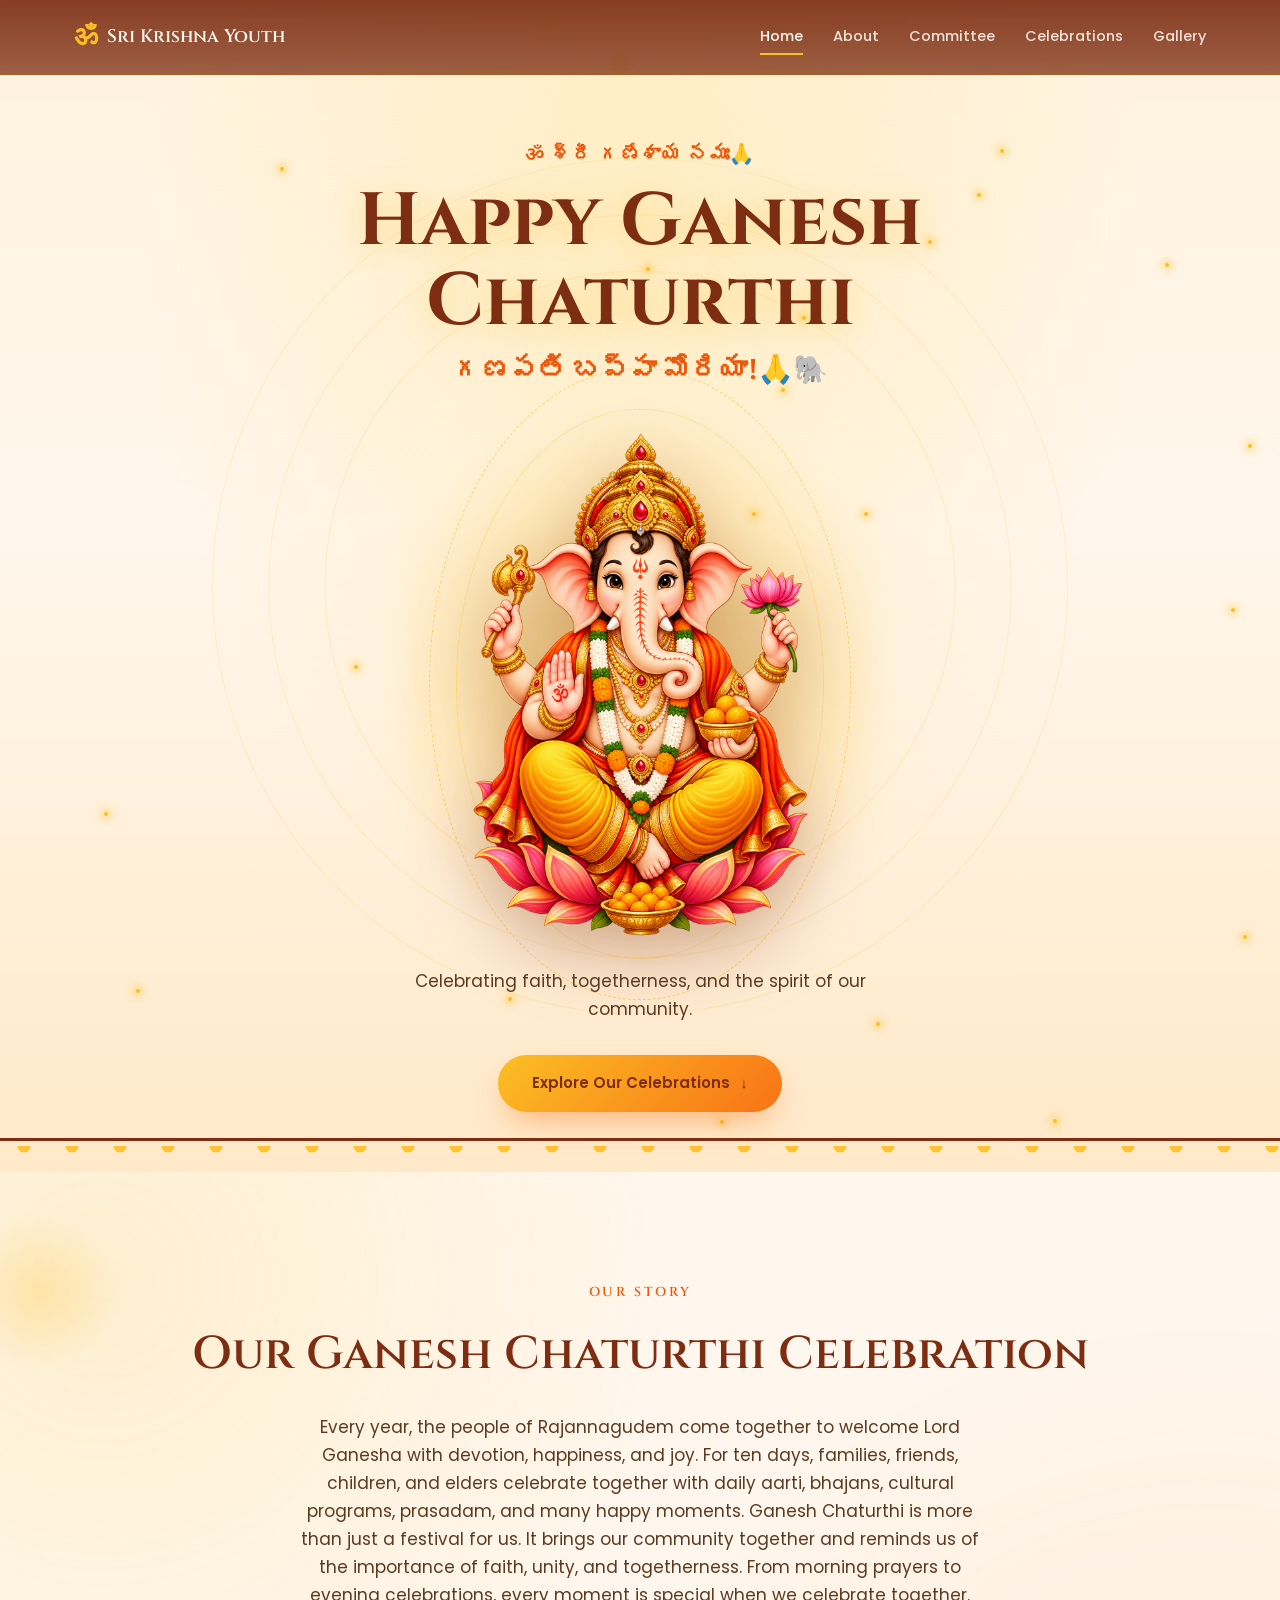
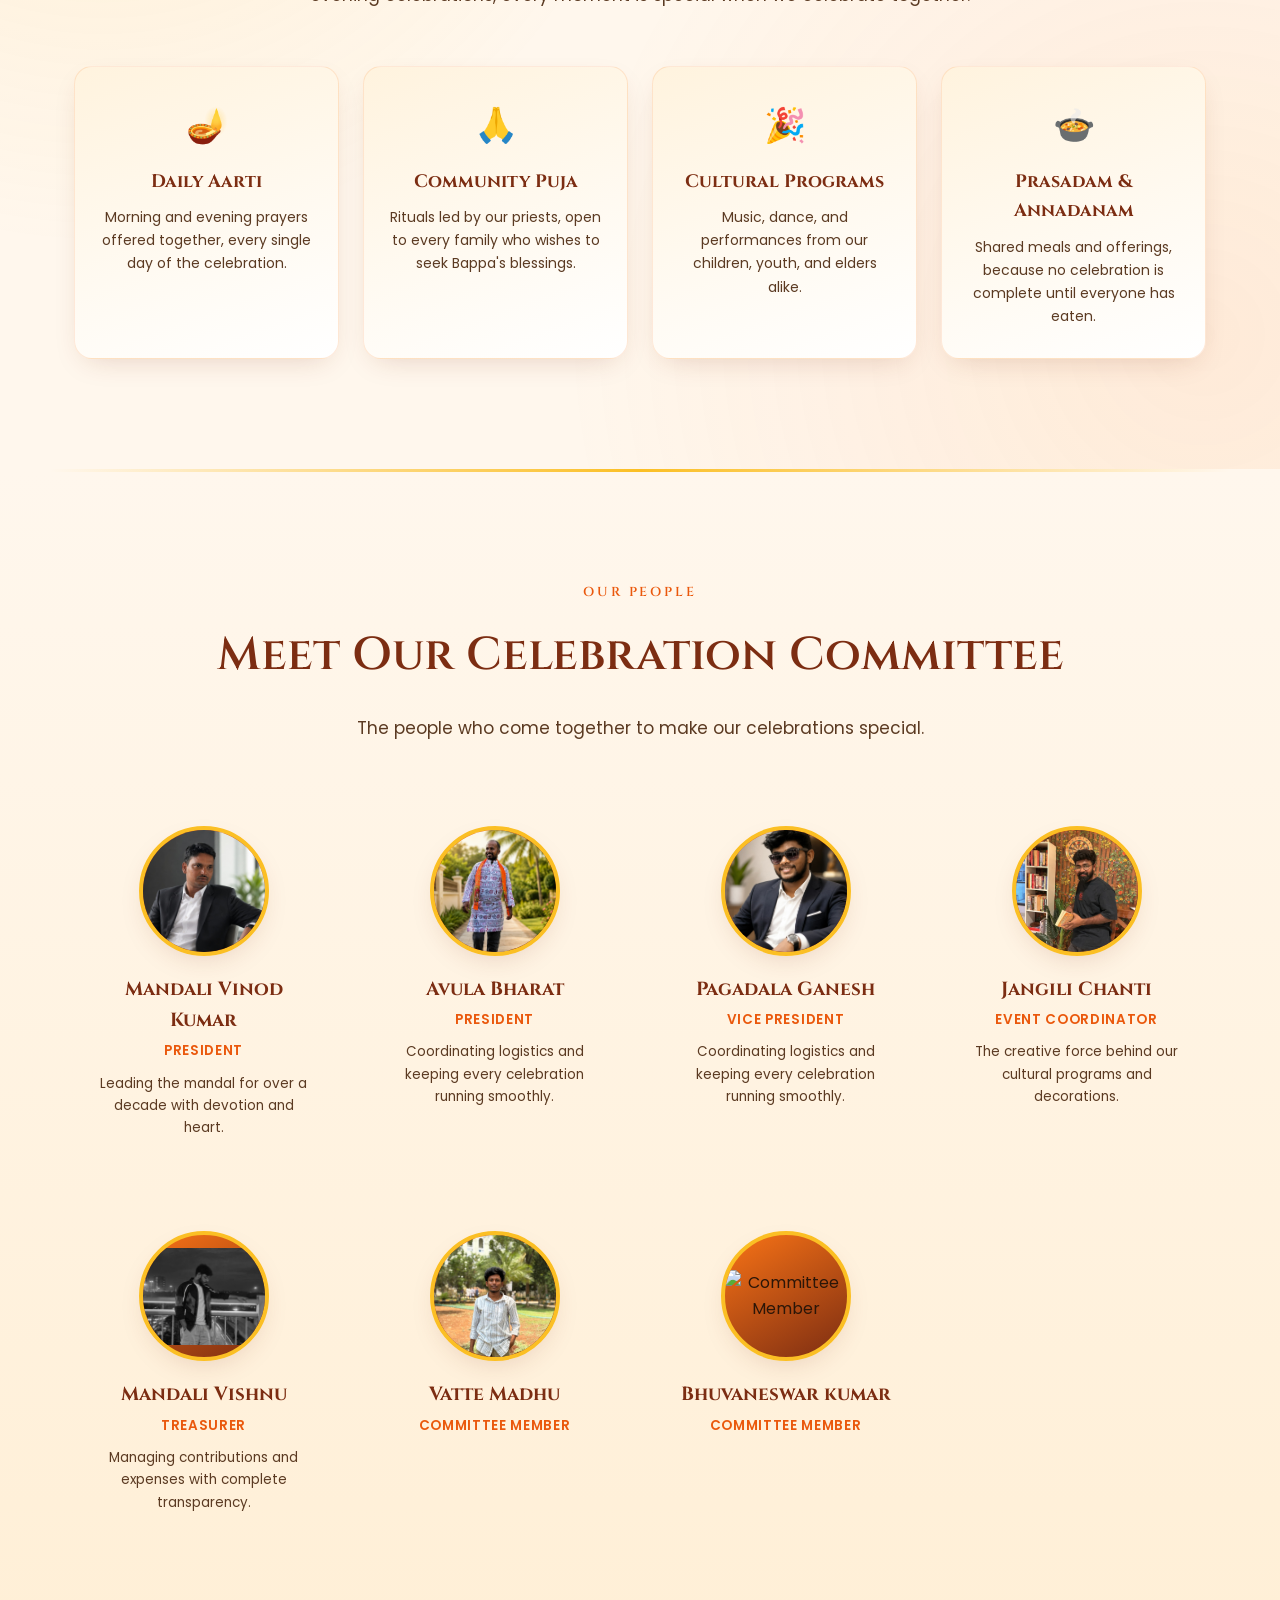
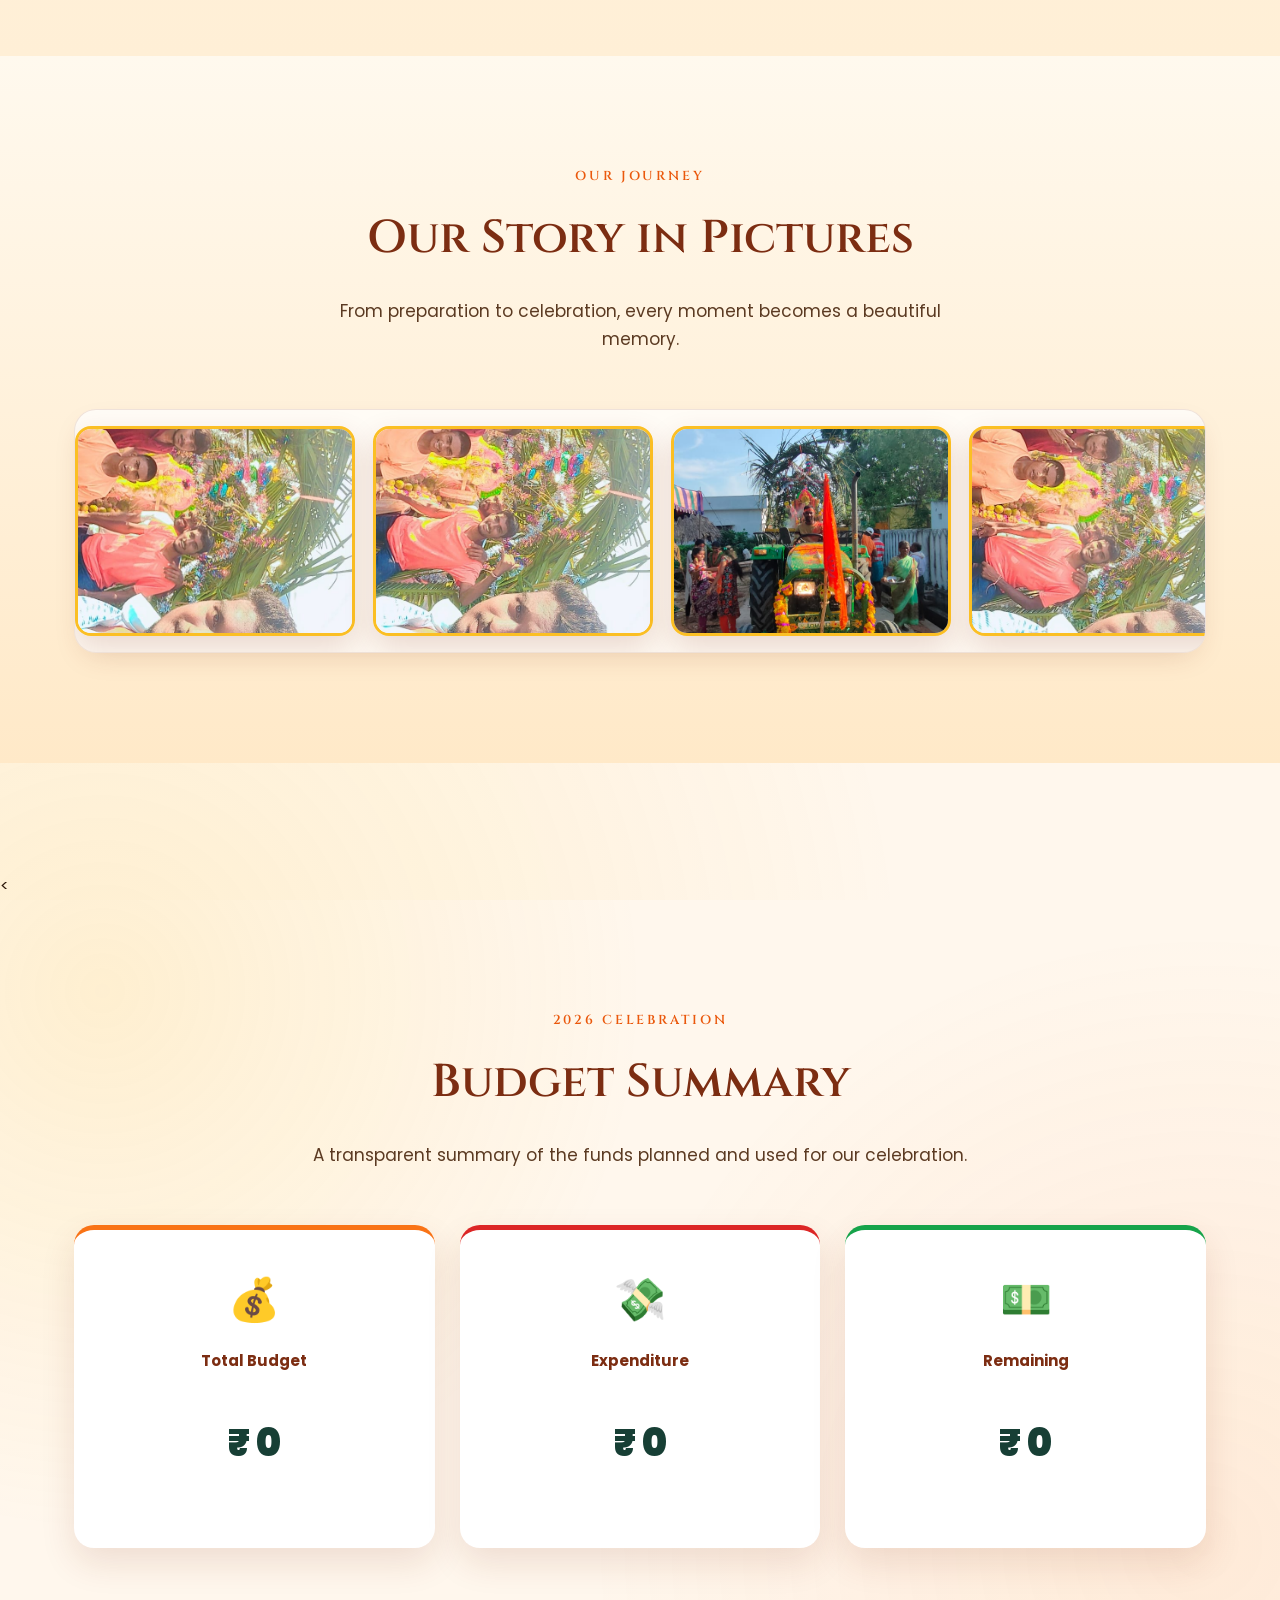
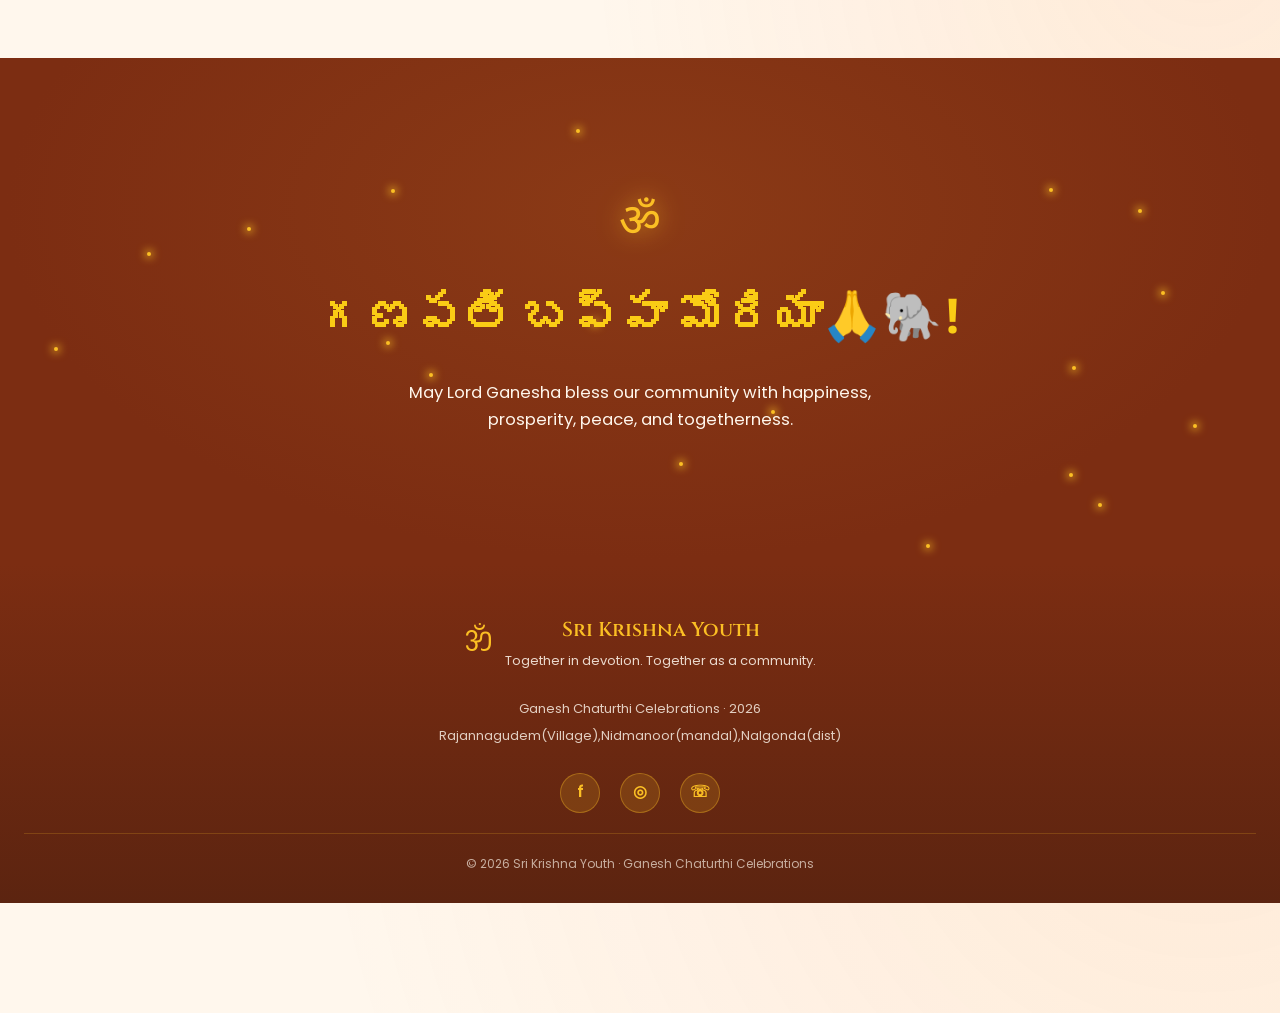
==== index.html @ 1e0ffbdf "Update website" ====
<!DOCTYPE html>
<html lang="en">
<head>
<meta charset="UTF-8">
<meta name="viewport" content="width=device-width, initial-scale=1.0">
<title>Ganpati Bappa Morya — Community Ganesh Chaturthi Celebrations</title>
<meta name="description" content="Join our community as we celebrate Ganesh Chaturthi with devotion, culture, and togetherness.">

<link rel="preconnect" href="https://fonts.googleapis.com">
<link rel="preconnect" href="https://fonts.gstatic.com" crossorigin>
<link href="https://fonts.googleapis.com/css2?family=Cinzel:wght@500;600;700&family=Noto+Sans+Devanagari:wght@500;600;700&family=Poppins:wght@300;400;500;600;700&display=swap" rel="stylesheet">

<link rel="stylesheet" href="style.css">
</head>
<body>

<!-- ================= NAVIGATION ================= -->
<header class="nav" id="siteNav">
  <div class="nav-inner">
    <a href="#home" class="nav-logo">
      <span class="nav-logo-om" aria-hidden="true">ॐ</span>
      <span class="nav-logo-text">Sri Krishna Youth</span>
    </a>

    <nav class="nav-links" id="navLinks">
      <a href="#home" class="nav-link active-link">Home</a>
      <a href="#about" class="nav-link">About</a>
      <a href="#committee" class="nav-link">Committee</a>
      <a href="#celebrations" class="nav-link">Celebrations</a>
      <a href="#gallery" class="nav-link">Gallery</a>
    </nav>

    <button class="nav-toggle" id="navToggle" aria-label="Toggle navigation menu" aria-expanded="false" aria-controls="navLinks">
      <span></span><span></span><span></span>
    </button>
  </div>
</header>

<!-- ================= 1. HERO ================= -->
<section class="hero" id="home">
  <div class="hero-bg" aria-hidden="true">
    <svg class="hero-mandala" viewBox="0 0 800 800" aria-hidden="true">
      <g fill="none" stroke="currentColor">
        <circle cx="400" cy="400" r="380"/>
        <circle cx="400" cy="400" r="330"/>
        <circle cx="400" cy="400" r="280"/>
      </g>
    </svg>
    <div class="petal-field" id="petalField"></div>
    <div class="particle-field" id="particleField"></div>
  </div>

  <div class="hero-content">
    <p class="hero-eyebrow reveal-item">ॐ శ్రీ గణేశాయ నమః🙏
</p>
    <h1 class="hero-title reveal-item">Happy Ganesh<br>Chaturthi</h1>
    <p class="hero-devanagari reveal-item">గణపతి బప్పా మోరియా!🙏🐘
</p>

    <div class="hero-figure reveal-item" aria-hidden="false">
      <div class="hero-glow"></div>
      <img src="image3.png" alt="Illustration of Lord Ganesha seated on a lotus, blessing the community" class="hero-ganesha">
      <div class="hero-ring hero-ring--outer"></div>
      <div class="hero-ring hero-ring--inner"></div>
    </div>

    <p class="hero-message reveal-item">Celebrating faith, togetherness, and the spirit of our community.</p>

    <a href="#about" class="btn btn-primary reveal-item" id="exploreBtn">Explore Our Celebrations <span class="btn-arrow">↓</span></a>
  </div>

  <div class="toran" aria-hidden="true">
    <svg viewBox="0 0 1200 90" preserveAspectRatio="none" class="toran-svg">
      <path d="M0,0 H1200 V8 H0 Z" fill="var(--maroon)"/>
      <g class="toran-bells" fill="var(--gold)">
        <!-- bells generated via CSS background pattern below for perf -->
      </g>
    </svg>
    <div class="toran-strand"></div>
  </div>
</section>

<!-- ================= 2. ABOUT ================= -->
<section class="section about" id="about">
  <div class="section-decor section-decor--left" aria-hidden="true"></div>
  <div class="container">
    <p class="eyebrow reveal">Our Story</p>
    <h2 class="section-title reveal">Our Ganesh Chaturthi Celebration</h2>
    <p class="section-lede reveal">
      Every year, the people of Rajannagudem come together to welcome Lord Ganesha with devotion, happiness, and joy. For ten days, families, friends, children, and elders celebrate together with daily aarti, bhajans, cultural programs, prasadam, and many happy moments.

Ganesh Chaturthi is more than just a festival for us. It brings our community together and reminds us of the importance of faith, unity, and togetherness. From morning prayers to evening celebrations, every moment is special when we celebrate together.
</p>

    <div class="highlight-grid">
      <article class="highlight-card reveal">
        <span class="highlight-icon" aria-hidden="true">🪔</span>
        <h3>Daily Aarti</h3>
        <p>Morning and evening prayers offered together, every single day of the celebration.</p>
      </article>
      <article class="highlight-card reveal">
        <span class="highlight-icon" aria-hidden="true">🙏</span>
        <h3>Community Puja</h3>
        <p>Rituals led by our priests, open to every family who wishes to seek Bappa's blessings.</p>
      </article>
      <article class="highlight-card reveal">
        <span class="highlight-icon" aria-hidden="true">🎉</span>
        <h3>Cultural Programs</h3>
        <p>Music, dance, and performances from our children, youth, and elders alike.</p>
      </article>
      <article class="highlight-card reveal">
        <span class="highlight-icon" aria-hidden="true">🍲</span>
        <h3>Prasadam &amp; Annadanam</h3>
        <p>Shared meals and offerings, because no celebration is complete until everyone has eaten.</p>
      </article>
    </div>
  </div>
</section>

<div class="divider divider--committee" aria-hidden="true"></div>

<!-- ================= 3. COMMITTEE ================= -->
<section class="section committee" id="committee">
  <div class="container">
    <p class="eyebrow reveal">Our People</p>
    <h2 class="section-title reveal">Meet Our Celebration Committee</h2>
    <p class="section-lede reveal">The people who come together to make our celebrations special.</p>

    <div class="committee-grid">

      <article class="member-card reveal">
        <div class="member-photo">
          <img src="Images/member1.jpeg" alt="Committee Member">
        </div>
        <h3 class="member-name">Mandali Vinod Kumar</h3>
        <p class="member-role">President</p>
        <p class="member-desc">Leading the mandal for over a decade with devotion and heart.</p>
      </article>

      <article class="member-card reveal">
        <div class="member-photo">
          <img src="Images/member2.jpeg" alt="Committee Member">
        </div>
        <h3 class="member-name">Avula Bharat</h3>
        <p class="member-role">President</p>
        <p class="member-desc">Coordinating logistics and keeping every celebration running smoothly.</p>
      </article>

      <article class="member-card reveal">
        <div class="member-photo">
          <img src="Images/member3.jpeg" alt="Committee Member">
        </div>
        <h3 class="member-name">Pagadala Ganesh</h3>
        <p class="member-role">Vice President</p>
        <p class="member-desc">Coordinating logistics and keeping every celebration running smoothly.</p>
      </article>

      <article class="member-card reveal">
        <div class="member-photo" >
          <img src="Images/member4.jpeg" alt="Committee Member">
        </div>
        <h3 class="member-name">Jangili Chanti</h3>
        <p class="member-role">Event Coordinator</p>
        <p class="member-desc">The creative force behind our cultural programs and decorations.</p>
      </article>

      <article class="member-card reveal">
        <div class="member-photo">
          <img src="Images/member6.jpeg" alt="Committee Member">
        </div>
        
        <h3 class="member-name">Mandali Vishnu</h3>
        <p class="member-role">Treasurer</p>
        <p class="member-desc">Managing contributions and expenses with complete transparency.</p>
      </article>

       <article class="member-card reveal">
        <div class="member-photo">
          <img src="Images/member5.jpeg" alt="Committee Member">
  </div>
    
        <h3 class="member-name">Vatte Madhu</h3>
        <p class="member-role">Committee Member</p>
      </article>

       <article class="member-card reveal">
  <div class="member-photo">
    <img src="Images/member.jpeg" alt="Committee Member">
  </div>

  <h3 class="member-name">Bhuvaneswar kumar</h3>
  <p class="member-role">Committee Member</p>
  <p class="member-desc">
    
  </p>
</article>

    </div>
  </div>
</section>


<!-- ================= 3. OUR STORY ================= -->

<section class="section story-section" id="story">

  <div class="container">

    <p class="eyebrow reveal">Our Journey</p>

    <h2 class="section-title reveal">
      Our Story in Pictures
    </h2>

    <p class="section-lede reveal">
      From preparation to celebration, every moment becomes a beautiful memory.
    </p>

    <div class="story-scroll-box">

      <div class="story-track">

        <div class="story-group">

          <div class="story-photo">
            <img src="Images/story1.jpeg" alt="Our Story">
          </div>

          <div class="story-photo">
            <img src="Images/story2.jpeg" alt="Our Story">
          </div>

          <div class="story-photo">
            <img src="Images/story3.jpeg" alt="Our Story">
          </div>

          <div class="story-photo">
            <img src="Images/story4.jpeg" alt="Our Story">
          </div>

          <div class="story-photo">
            <img src="Images/story5.jpeg" alt="Our Story">
          </div>

          <div class="story-photo">
            <img src="Images/story6.jpeg" alt="Our Story">
          </div>
                
                       <div class="story-photo">
  <img src="Images/story7.jpeg" alt="Our Story">
</div>

<div class="story-photo">
  <img src="Images/story8.jpeg" alt="Our Story">
</div>

<div class="story-photo">
  <img src="Images/story9.jpeg" alt="Our Story">
</div>

<div class="story-photo">
  <img src="Images/story10.jpeg" alt="Our Story">
</div>

<div class="story-photo">
  <img src="Images/story11.jpeg" alt="Our Story">
</div>

<div class="story-photo">
  <img src="Images/story12.jpeg" alt="Our Story">
</div>

<div class="story-photo">
  <img src="Images/story13.jpeg" alt="Our Story">
</div>

<div class="story-photo">
  <img src="Images/story14.jpeg" alt="Our Story">
</div>

<div class="story-photo">
  <img src="Images/story15.jpeg" alt="Our Story">
</div>

<div class="story-photo">
  <img src="Images/story16.jpeg" alt="Our Story">
</div>

<div class="story-photo">
  <img src="Images/story17.jpeg" alt="Our Story">
</div>

<div class="story-photo">
  <img src="Images/story18.jpeg" alt="Our Story">
</div>

<div class="story-photo">
  <img src="Images/story19.jpeg" alt="Our Story">
</div>

<div class="story-photo">
  <img src="Images/story20.jpeg" alt="Our Story">
</div>

<div class="story-photo">
  <img src="Images/story21.jpeg" alt="Our Story">
</div>

<div class="story-photo">
  <img src="Images/story22.jpeg" alt="Our Story">
</div>

<div class="story-photo">
  <img src="Images/story23.jpeg" alt="Our Story">
</div>

<div class="story-photo">
  <img src="Images/story24.jpeg" alt="Our Story">
</div>

<div class="story-photo">
  <img src="Images/story25.jpeg" alt="Our Story">
</div>

<div class="story-photo">
  <img src="Images/story26.jpeg" alt="Our Story">
</div>

<div class="story-photo">
  <img src="Images/story27.jpeg" alt="Our Story">
</div>

<div class="story-photo">
  <img src="Images/story28.jpeg" alt="Our Story">
</div>

<div class="story-photo">
  <img src="Images/story29.jpeg" alt="Our Story">
</div>

<div class="story-photo">
  <img src="Images/story30.jpeg" alt="Our Story">
</div>

<div class="story-photo">
  <img src="Images/story31.jpeg" alt="Our Story">
</div>

<div class="story-photo">
  <img src="Images/story32.jpeg" alt="Our Story">
</div>

<div class="story-photo">
  <img src="Images/story33.jpeg" alt="Our Story">
</div>

<div class="story-photo">
  <img src="Images/story34.jpeg" alt="Our Story">
</div>

<div class="story-photo">
  <img src="Images/story35.jpeg" alt="Our Story">
</div>

        </div>

        <!-- Duplicate Images for continuous scrolling -->

        <div class="story-group">

          <div class="story-photo">
            <img src="Images/story1.jpeg" alt="">
          </div>

          <div class="story-photo">
            <img src="Images/story2.jpeg" alt="">
          </div>

          <div class="story-photo">
            <img src="Images/story3.jpeg" alt="">
          </div>

          <div class="story-photo">
            <img src="Images/story4.jpeg" alt="">
          </div>

          <div class="story-photo">
            <img src="Images/story5.jpeg" alt="">
          </div>

          <div class="story-photo">
            <img src="Images/story6.jpeg" alt="">
          </div>

        </div>

      </div>

    </div>

  </div>

</section>


<!-- ================= 4. FESTIVITIES ================= -->

<section class="section festivities" id="celebrations">
<<!-- ================= 5. BUDGET ================= -->
<section class="section budget-section" id="budget">

  <div class="container">

    <p class="eyebrow reveal">2026 Celebration</p>

    <h2 class="section-title reveal">
      Budget Summary
    </h2>

    <p class="section-lede reveal">
      A transparent summary of the funds planned and used for our celebration.
    </p>

    <div class="budget-grid">

      <!-- TOTAL BUDGET -->
      <div class="budget-box total-budget reveal">
        <div class="budget-icon">💰</div>
        <p>Total Budget</p>
        <h3>₹ <span id="totalBudget">0</span></h3>
      </div>

      <!-- EXPENDITURE -->
      <div class="budget-box expenditure reveal">
        <div class="budget-icon">💸</div>
        <p>Expenditure</p>
        <h3>₹ <span id="expenditure">0</span></h3>
      </div>

      <!-- REMAINING -->
      <div class="budget-box remaining reveal">
        <div class="budget-icon">💵</div>
        <p>Remaining</p>
        <h3>₹ <span id="remaining">0</span></h3>
      </div>

    </div>

  </div>

</section>
<!-- Lightbox -->
<div class="lightbox" id="lightbox" aria-hidden="true" role="dialog" aria-modal="true" aria-label="Gallery image viewer">
  <button class="lightbox-close" id="lightboxClose" aria-label="Close image viewer">✕</button>
  <button class="lightbox-nav lightbox-prev" id="lightboxPrev" aria-label="Previous image">‹</button>
  <div class="lightbox-frame">
    <div class="lightbox-image" id="lightboxImage"></div>
    <p class="lightbox-caption" id="lightboxCaption"></p>
  </div>
  <button class="lightbox-nav lightbox-next" id="lightboxNext" aria-label="Next image">›</button>
</div>

<!-- ================= 6. FINAL FESTIVE SECTION ================= -->
<section class="closing">
  <div class="closing-decor" aria-hidden="true">
    <div class="closing-particle-field" id="closingParticles"></div>
  </div>
  <div class="closing-content">
    <span class="closing-om reveal" aria-hidden="true">ॐ</span>
    <h2 class="closing-title reveal">గణపతి బప్పా మోరియా🙏🐘!</h2>
    <p class="closing-message reveal">May Lord Ganesha bless our community with happiness, prosperity, peace, and togetherness.</p>
  </div>
</section>

<!-- ================= 7. FOOTER ================= -->
<footer class="footer">
  <div class="container footer-inner">
    <div class="footer-brand">
      <span class="nav-logo-om" aria-hidden="true">ॐ</span>
      <div>
        <p class="footer-title">Sri Krishna Youth</p>
        <p class="footer-tagline">Together in devotion. Together as a community.</p>
      </div>
    </div>

    <div class="footer-meta">
      <p> Ganesh Chaturthi Celebrations · 2026</p>
      <p>Rajannagudem(Village),Nidmanoor(mandal),Nalgonda(dist)</p>
    </div>

    <div class="footer-social" aria-label="Social media links">
      <a href="#" aria-label="Facebook">f</a>
      <a href="#" aria-label="Instagram">◎</a>
      <a href="#" aria-label="WhatsApp">☏</a>
    </div>
  </div>
  <p class="footer-copy">© 2026 Sri Krishna Youth · Ganesh Chaturthi Celebrations</p>
</footer>

<script src="script.js"></script>
</body>
</html>
---- style.css ----
/* =========================================================
   SHANTI NAGAR MANDAL — Ganesh Chaturthi
   Design tokens
   ========================================================= */
:root {
  --saffron: #F97316;
  --deep-orange: #EA580C;
  --gold: #FBBF24;
  --bright-yellow: #FACC15;
  --cream: #FFF7ED;
  --maroon: #7C2D12;
  --ink: #2B1608;
  --ink-soft: #5B3A22;
  --white: #FFFFFF;

  --font-display: 'Cinzel', serif;
  --font-devanagari: 'Noto Sans Devanagari', sans-serif;
  --font-body: 'Poppins', sans-serif;

  --shadow-warm: 0 20px 45px -20px rgba(124, 45, 18, 0.35);
  --shadow-soft: 0 10px 30px -12px rgba(124, 45, 18, 0.22);
  --radius-lg: 28px;
  --radius-md: 18px;
  --radius-sm: 12px;

  --ease: cubic-bezier(0.22, 1, 0.36, 1);
}

* { box-sizing: border-box; }
html { scroll-behavior: smooth; }

body {
  margin: 0;
  font-family: var(--font-body);
  background: var(--cream);
  color: var(--ink);
  overflow-x: hidden;
  line-height: 1.65;
}

img { max-width: 100%; display: block; }
a { color: inherit; text-decoration: none; }
button { font-family: inherit; cursor: pointer; }

.container {
  max-width: 1180px;
  margin: 0 auto;
  padding: 0 24px;
}

/* subtle grain / rangoli backdrop used across cream sections */
.section {
  position: relative;
  padding: 110px 0;
  background:
    radial-gradient(circle at 8% 12%, rgba(251,191,36,0.14), transparent 40%),
    radial-gradient(circle at 94% 85%, rgba(249,115,22,0.10), transparent 45%),
    var(--cream);
}

.eyebrow {
  font-family: var(--font-display);
  letter-spacing: 0.22em;
  text-transform: uppercase;
  font-size: 13px;
  color: var(--deep-orange);
  font-weight: 600;
  margin: 0 0 14px;
  text-align: center;
}

.section-title {
  font-family: var(--font-display);
  font-size: clamp(30px, 4vw, 46px);
  text-align: center;
  color: var(--maroon);
  margin: 0 0 20px;
  font-weight: 600;
}

.section-lede {
  max-width: 680px;
  margin: 0 auto 56px;
  text-align: center;
  color: var(--ink-soft);
  font-size: 17px;
}

.btn {
  display: inline-flex;
  align-items: center;
  gap: 10px;
  padding: 16px 34px;
  border-radius: 999px;
  font-family: var(--font-body);
  font-weight: 600;
  font-size: 15px;
  border: none;
  transition: transform 0.35s var(--ease), box-shadow 0.35s var(--ease);
}
.btn-primary {
  background: linear-gradient(135deg, var(--gold), var(--saffron));
  color: var(--maroon);
  box-shadow: 0 14px 32px -10px rgba(249,115,22,0.55);
}
.btn-primary:hover { transform: translateY(-3px); box-shadow: 0 20px 38px -10px rgba(249,115,22,0.65); }
.btn-arrow { display: inline-block; animation: bob 2.2s ease-in-out infinite; }

@keyframes bob {
  0%, 100% { transform: translateY(0); }
  50% { transform: translateY(4px); }
}

/* =========================================================
   NAVIGATION
   ========================================================= */
.nav {
  position: fixed;
  top: 0; left: 0; right: 0;
  z-index: 100;
  background: linear-gradient(180deg, rgba(124,45,18,0.92), rgba(124,45,18,0.75));
  backdrop-filter: blur(6px);
  transition: background 0.4s var(--ease), box-shadow 0.4s var(--ease);
  border-bottom: 1px solid rgba(251,191,36,0.25);
}
.nav.scrolled {
  background: rgba(124,45,18,0.6);
  box-shadow: 0 8px 24px -12px rgba(0,0,0,0.35);
}

.nav-inner {
  max-width: 1180px;
  margin: 0 auto;
  padding: 14px 24px;
  display: flex;
  align-items: center;
  justify-content: space-between;
}

.nav-logo {
  display: flex;
  align-items: center;
  gap: 10px;
  font-family: var(--font-display);
  font-weight: 600;
  color: var(--cream);
  font-size: 18px;
}
.nav-logo-om {
  font-size: 22px;
  color: var(--gold);
}

.nav-links {
  display: flex;
  gap: 30px;
}
.nav-link {
  color: var(--cream);
  font-size: 14.5px;
  font-weight: 500;
  position: relative;
  padding: 6px 0;
  opacity: 0.88;
  transition: opacity 0.25s ease;
}
.nav-link::after {
  content: "";
  position: absolute;
  left: 0; bottom: 0;
  width: 0; height: 2px;
  background: var(--gold);
  transition: width 0.3s var(--ease);
}
.nav-link:hover, .nav-link.active-link { opacity: 1; }
.nav-link:hover::after, .nav-link.active-link::after { width: 100%; }

.nav-toggle {
  display: none;
  flex-direction: column;
  gap: 5px;
  background: none;
  border: none;
  padding: 6px;
}
.nav-toggle span {
  width: 24px; height: 2px;
  background: var(--gold);
  border-radius: 2px;
  transition: transform 0.3s var(--ease), opacity 0.3s var(--ease);
}
.nav-toggle.open span:nth-child(1) { transform: translateY(7px) rotate(45deg); }
.nav-toggle.open span:nth-child(2) { opacity: 0; }
.nav-toggle.open span:nth-child(3) { transform: translateY(-7px) rotate(-45deg); }

/* =========================================================
   HERO
   ========================================================= */
.hero {
  position: relative;
  min-height: 100vh;
  display: flex;
  align-items: center;
  justify-content: center;
  text-align: center;
  padding: 140px 24px 60px;
  overflow: hidden;
  background:
    radial-gradient(ellipse at 50% 20%, rgba(255,231,168,0.55), transparent 55%),
    linear-gradient(180deg, #FFF3DE 0%, var(--cream) 45%, #FFE9C8 100%);
}

.hero-bg {
  position: absolute;
  inset: 0;
  z-index: 0;
  background-image: url('Images/image1.jpeg');
  background-size: cover;
  background-position: center;
  background-attachment: fixed;
}

.hero-mandala {
  position: absolute;
  top: 50%; left: 50%;
  width: 900px; height: 900px;
  transform: translate(-50%, -50%);
  color: var(--gold);
  opacity: 0.16;
  animation: spin 140s linear infinite;
}
@keyframes spin { to { transform: translate(-50%, -50%) rotate(360deg); } }

.petal-field, .particle-field, .closing-particle-field {
  position: absolute; inset: 0; pointer-events: none; overflow: hidden;
}

.petal {
  position: absolute;
  top: -40px;
  width: 14px; height: 14px;
  background: radial-gradient(circle at 30% 30%, var(--bright-yellow), var(--saffron));
  border-radius: 60% 40% 60% 40%;
  opacity: 0.75;
  animation: fall linear infinite;
}
@keyframes fall {
  0% { transform: translateY(0) rotate(0deg); opacity: 0; }
  10% { opacity: 0.8; }
  100% { transform: translateY(110vh) rotate(220deg); opacity: 0; }
}

.spark {
  position: absolute;
  width: 4px; height: 4px;
  border-radius: 50%;
  background: var(--gold);
  box-shadow: 0 0 8px 2px rgba(251,191,36,0.8);
  animation: twinkle ease-in-out infinite;
}
@keyframes twinkle {
  0%, 100% { opacity: 0.15; transform: scale(0.8); }
  50% { opacity: 0.9; transform: scale(1.2); }
}

.hero-content {
  position: relative;
  z-index: 2;
  max-width: 720px;
  display: flex;
  flex-direction: column;
  align-items: center;
}

.hero-eyebrow {
  font-family: var(--font-devanagari);
  font-size: 20px;
  color: var(--deep-orange);
  font-weight: 600;
  margin: 0 0 10px;
  letter-spacing: 0.04em;
}

.hero-title {
  font-family: var(--font-display);
  font-size: clamp(40px, 7vw, 74px);
  line-height: 1.08;
  margin: 0 0 6px;
  color: var(--maroon);
  text-shadow: 0 4px 30px rgba(251,191,36,0.4);
}

.hero-devanagari {
  font-family: var(--font-devanagari);
  font-size: clamp(20px, 3vw, 28px);
  color: var(--deep-orange);
  font-weight: 600;
  margin: 0 0 28px;
}

.hero-figure {
  position: relative;
  width: min(340px, 62vw);
  margin: 6px 0 28px;
}
.hero-glow {
  position: absolute;
  inset: -20%;
  background: radial-gradient(circle, rgba(251,191,36,0.55), transparent 65%);
  filter: blur(10px);
  animation: pulseGlow 4.5s ease-in-out infinite;
  z-index: 0;
}
@keyframes pulseGlow {
  0%, 100% { opacity: 0.65; transform: scale(1); }
  50% { opacity: 1; transform: scale(1.08); }
}
.hero-ganesha {
  position: relative;
  z-index: 2;
  width: 100%;
  filter: drop-shadow(0 25px 35px rgba(124,45,18,0.35));
}
.hero-ring {
  position: absolute;
  border-radius: 50%;
  border: 1px dashed rgba(251,191,36,0.55);
  z-index: 1;
}
.hero-ring--outer { inset: -12%; animation: spin 60s linear infinite; }
.hero-ring--inner { inset: -4%; animation: spin 40s linear infinite reverse; border-style: dotted; }

.hero-message {
  font-size: 17px;
  color: var(--ink-soft);
  max-width: 460px;
  margin: 0 0 32px;
}

/* Toran / decorative bunting divider at hero base */
.toran {
  position: absolute;
  left: 0; right: 0; bottom: 0;
  height: 34px;
  z-index: 3;
}
.toran-strand {
  position: absolute;
  left: 0; right: 0; top: 8px;
  height: 26px;
  background-image: radial-gradient(circle at 50% 0%, var(--gold) 0 6px, transparent 7px);
  background-size: 48px 26px;
  background-repeat: repeat-x;
  opacity: 0.9;
}
.toran-svg { width: 100%; height: 34px; display: block; }

/* Reveal-on-load hero animation */
.reveal-item {
  opacity: 0;
  transform: translateY(24px);
  animation: heroReveal 0.9s var(--ease) forwards;
}
.reveal-item:nth-child(1) { animation-delay: 0.1s; }
.reveal-item:nth-child(2) { animation-delay: 0.25s; }
.reveal-item:nth-child(3) { animation-delay: 0.4s; }
.reveal-item:nth-child(4) { animation-delay: 0.55s; }
.reveal-item:nth-child(5) { animation-delay: 0.7s; }
.reveal-item:nth-child(6) { animation-delay: 0.85s; }
@keyframes heroReveal { to { opacity: 1; transform: translateY(0); } }

/* Scroll reveal (used across page) */
.reveal {
  opacity: 0;
  transform: translateY(30px);
  transition: opacity 0.8s var(--ease), transform 0.8s var(--ease);
}
.reveal.is-visible { opacity: 1; transform: translateY(0); }

/* =========================================================
   ABOUT
   ========================================================= */
.section-decor {
  position: absolute;
  top: 40px;
  width: 160px; height: 160px;
  background: radial-gradient(circle, rgba(251,191,36,0.25), transparent 70%);
  border-radius: 50%;
  filter: blur(2px);
}
.section-decor--left { left: -40px; }

.highlight-grid {
  display: grid;
  grid-template-columns: repeat(4, 1fr);
  gap: 24px;
}
.highlight-card {
  background: linear-gradient(160deg, #FFF3DE, var(--white));
  border: 1px solid rgba(249,115,22,0.15);
  border-radius: var(--radius-md);
  padding: 30px 24px;
  text-align: center;
  box-shadow: var(--shadow-soft);
  transition: transform 0.35s var(--ease), box-shadow 0.35s var(--ease);
}
.highlight-card:hover { transform: translateY(-8px); box-shadow: var(--shadow-warm); }
.highlight-icon { font-size: 34px; display: block; margin-bottom: 14px; }
.highlight-card h3 {
  font-family: var(--font-display);
  color: var(--maroon);
  font-size: 18px;
  margin: 0 0 10px;
}
.highlight-card p { font-size: 14px; color: var(--ink-soft); margin: 0; }

.divider--committee {
  height: 3px;
  background: linear-gradient(90deg, transparent, var(--gold), transparent);
  max-width: 1180px;
  margin: 0 auto;
}

/* =========================================================
   COMMITTEE
   ========================================================= */
.committee { background: linear-gradient(180deg, #FFF7ED, #FFEFD6); }

.committee-grid {
  display: grid;
  grid-template-columns: repeat(4, 1fr);
  gap: 32px;
}
.member-card {
  text-align: center;
  padding: 28px 18px 32px;
  border-radius: var(--radius-md);
  transition: transform 0.35s var(--ease);
}
.member-card:hover { transform: translateY(-6px); }

.member-photo {
  width: 130px; height: 130px;
  margin: 0 auto 18px;
  border-radius: 50%;
  background: linear-gradient(150deg, var(--tint-a, #F97316), var(--tint-b, #7C2D12));
  display: flex; align-items: center; justify-content: center;
  border: 4px solid var(--gold);
  box-shadow: var(--shadow-soft);
  position: relative;
  overflow: hidden;
  transition: transform 0.4s var(--ease), box-shadow 0.4s var(--ease);
}
.member-card:hover .member-photo {
  transform: scale(1.06);
  box-shadow: 0 18px 34px -14px rgba(124,45,18,0.45);
}
.member-initials {
  font-family: var(--font-display);
  font-size: 32px;
  color: var(--white);
  font-weight: 600;
}
.member-name {
  font-family: var(--font-display);
  color: var(--maroon);
  font-size: 19px;
  margin: 0 0 4px;
}
.member-role {
  color: var(--deep-orange);
  font-weight: 600;
  font-size: 13.5px;
  letter-spacing: 0.05em;
  text-transform: uppercase;
  margin: 0 0 10px;
}
.member-desc { font-size: 13.5px; color: var(--ink-soft); margin: 0; }

/* =========================================================
   FESTIVITIES
   ========================================================= */
.activity-grid {
  display: grid;
  grid-template-columns: repeat(4, 1fr);
  gap: 22px;
}
.activity-card {
  background: var(--white);
  border-radius: var(--radius-md);
  padding: 26px 20px;
  border: 1px solid rgba(124,45,18,0.08);
  box-shadow: var(--shadow-soft);
  transition: transform 0.3s var(--ease), box-shadow 0.3s var(--ease), border-color 0.3s ease;
}
.activity-card:hover {
  transform: translateY(-6px) scale(1.015);
  box-shadow: var(--shadow-warm);
  border-color: var(--gold);
}
.activity-icon { font-size: 30px; display: block; margin-bottom: 12px; }
.activity-card h3 {
  font-family: var(--font-display);
  color: var(--maroon);
  font-size: 16.5px;
  margin: 0 0 8px;
}
.activity-card p { font-size: 13.5px; color: var(--ink-soft); margin: 0; }

/* =========================================================
   GALLERY
   ========================================================= */
.gallery-section { background: linear-gradient(180deg, #FFEFD6, var(--cream)); }

.gallery-tabs {
  display: flex;
  justify-content: center;
  gap: 12px;
  margin-bottom: 40px;
}
.gallery-tab {
  padding: 10px 24px;
  border-radius: 999px;
  border: 1.5px solid var(--saffron);
  background: transparent;
  color: var(--deep-orange);
  font-weight: 600;
  font-size: 14px;
  transition: background 0.3s ease, color 0.3s ease;
}
.gallery-tab.active, .gallery-tab:hover {
  background: linear-gradient(135deg, var(--gold), var(--saffron));
  color: var(--maroon);
  border-color: transparent;
}

.gallery-grid {
  display: grid;
  grid-template-columns: repeat(4, 1fr);
  grid-auto-rows: 10px;
  gap: 18px;
}
.gallery-item {
  position: relative;
  border-radius: var(--radius-sm);
  overflow: hidden;
  cursor: pointer;
  grid-row-end: span var(--rowspan, 28);
  box-shadow: var(--shadow-soft);
}
.gallery-item .gi-fill {
  position: absolute; inset: 0;
  background: linear-gradient(155deg, var(--c1), var(--c2));
  display: flex; align-items: flex-end;
}
.gallery-item::after {
  content: "";
  position: absolute; inset: 0;
  background: linear-gradient(0deg, rgba(43,22,8,0.75), transparent 55%);
  opacity: 0;
  transition: opacity 0.35s ease;
}
.gallery-item:hover::after { opacity: 1; }
.gallery-item:hover .gi-fill { transform: scale(1.06); }
.gi-fill { transition: transform 0.5s var(--ease); width: 100%; height: 100%; }
.gi-icon {
  position: absolute; top: 14px; right: 14px;
  width: 34px; height: 34px;
  border-radius: 50%;
  background: rgba(255,255,255,0.25);
  backdrop-filter: blur(4px);
  display: flex; align-items: center; justify-content: center;
  color: var(--white);
  font-size: 15px;
  opacity: 0;
  transition: opacity 0.3s ease;
}
.gallery-item:hover .gi-icon { opacity: 1; }
.gi-caption {
  position: relative;
  z-index: 2;
  color: var(--white);
  font-size: 13.5px;
  font-weight: 500;
  padding: 14px;
  opacity: 0;
  transform: translateY(6px);
  transition: opacity 0.35s ease, transform 0.35s ease;
}
.gallery-item:hover .gi-caption { opacity: 1; transform: translateY(0); }

/* Lightbox */
.lightbox {
  position: fixed; inset: 0;
  background: rgba(43,22,8,0.92);
  z-index: 200;
  display: flex; align-items: center; justify-content: center;
  opacity: 0; visibility: hidden;
  transition: opacity 0.3s ease;
}
.lightbox.open { opacity: 1; visibility: visible; }
.lightbox-frame { max-width: min(860px, 88vw); text-align: center; }
.lightbox-image {
  width: min(860px, 88vw);
  height: min(560px, 60vh);
  border-radius: var(--radius-md);
  background: linear-gradient(155deg, var(--c1, var(--saffron)), var(--c2, var(--maroon)));
  box-shadow: 0 30px 60px -20px rgba(0,0,0,0.6);
}
.lightbox-caption { color: var(--cream); margin-top: 16px; font-size: 14px; opacity: 0.85; }
.lightbox-close, .lightbox-nav {
  position: absolute;
  background: rgba(255,255,255,0.12);
  border: 1px solid rgba(251,191,36,0.4);
  color: var(--gold);
  border-radius: 50%;
  width: 46px; height: 46px;
  display: flex; align-items: center; justify-content: center;
  font-size: 20px;
  transition: background 0.25s ease, transform 0.25s ease;
}
.lightbox-close:hover, .lightbox-nav:hover { background: rgba(251,191,36,0.25); transform: scale(1.08); }
.lightbox-close { top: 26px; right: 26px; }
.lightbox-prev { left: 26px; top: 50%; transform: translateY(-50%); }
.lightbox-next { right: 26px; top: 50%; transform: translateY(-50%); }

/* =========================================================
   CLOSING SECTION
   ========================================================= */
.closing {
  position: relative;
  padding: 130px 24px;
  text-align: center;
  overflow: hidden;
  background: radial-gradient(ellipse at 50% 30%, #8B3A16, var(--maroon) 70%);
}
.closing-om {
  font-family: var(--font-devanagari);
  font-size: 46px;
  color: var(--gold);
  display: block;
  margin-bottom: 18px;
  text-shadow: 0 0 24px rgba(251,191,36,0.7);
}
.closing-title {
  font-family: var(--font-devanagari);
  font-size: clamp(30px, 5vw, 48px);
  color: var(--bright-yellow);
  margin: 0 0 18px;
  font-weight: 700;
}
.closing-message {
  color: var(--cream);
  max-width: 520px;
  margin: 0 auto;
  font-size: 16.5px;
  opacity: 0.92;
}
.closing-content { position: relative; z-index: 2; }
.closing-decor { position: absolute; inset: 0; }
/* =========================================================
   BUDGET SUMMARY
   ========================================================= */
   .budget-grid {
  display: flex;
  flex-direction: row;
  gap: 25px;
  margin-top: 40px;
  justify-content: center;
  align-items: stretch;
}

.budget-box {
  flex: 1;
  min-width: 0;
  padding: 35px 25px;
  text-align: center;
  border-radius: 20px;
  background: #ffffff;
  box-shadow: 0 15px 35px rgba(124, 45, 18, 0.12);
  border-top: 5px solid #F97316;
  transition: transform 0.3s ease;
}

.budget-box:hover {
  transform: translateY(-8px);
}

.budget-icon {
  font-size: 42px;
  margin-bottom: 12px;
}

.budget-box p {
  font-size: 15px;
  font-weight: 700;
  color: #7C2D12;
  margin-bottom: 8px;
}

.budget-box h3 {
  font-size: 38px;
  color: #173F35;
  font-weight: 900;
}

.expenditure {
  border-top-color: #DC2626;
}

.remaining {
  border-top-color: #16A34A;
}



 /* =========================================================
   OUR STORY PHOTO SCROLL
   ========================================================= */

.story-section {
  background: linear-gradient(
    180deg,
    #FFF9EE,
    #FFE9C8
  );
  overflow: hidden;
}

.story-scroll-box {
  width: 100%;
  overflow: hidden;
  border-radius: 22px;
  padding: 16px 0;
  background: rgba(255,255,255,0.75);
  border: 1px solid rgba(124,45,18,0.12);
  box-shadow: var(--shadow-soft);
}

.story-track {
  display: flex;
  width: max-content;
  animation: storyScroll 60s linear infinite;
}

.story-group {
  display: flex;
  gap: 18px;
  padding-right: 18px;
}

.story-photo {
  flex: 0 0 280px;
  height: 210px;
  overflow: hidden;
  border-radius: 16px;
  border: 3px solid var(--gold);
  box-shadow: 0 12px 30px rgba(124,45,18,0.16);
}

.story-photo img {
  width: 100%;
  height: 100%;
  display: block;
  object-fit: cover;
}

.story-scroll-box:hover .story-track {
  animation-play-state: paused;
}

@keyframes storyScroll {
  from {
    transform: translateX(0);
  }

  to {
    transform: translateX(-50%);
  }
}

.story-note {
  text-align: center;
  margin-top: 18px;
}

@media (max-width: 700px) {
  .story-photo {
    flex: 0 0 220px;
    height: 170px;
  }
}
}

/* =========================================================
   REDUCED MOTION
   ========================================================= */
@media (prefers-reduced-motion: reduce) {
  *, *::before, *::after {
    animation-duration: 0.001ms !important;
    animation-iteration-count: 1 !important;
    transition-duration: 0.001ms !important;
    scroll-behavior: auto !important;
  }
  .reveal, .reveal-item { opacity: 1; transform: none; }
}

.home-video {
  width: 90%;
  max-width: 900px;
  margin: 30px auto;
}

.home-video video {
  width: 100%;
  height: auto;
  display: block;
  border-radius: 20px;
  border: 3px solid var(--gold);
  box-shadow: 0 15px 40px rgba(0,0,0,0.25);
}

/* =========================================================
   FOOTER
   ========================================================= */
.footer {
  background: linear-gradient(180deg, var(--maroon), #5C2410);
  padding: 50px 24px 30px;
  text-align: center;
  color: var(--cream);
}

.footer-inner {
  display: flex;
  flex-direction: column;
  align-items: center;
  justify-content: center;
  gap: 20px;
}

.footer-brand {
  display: flex;
  align-items: center;
  justify-content: center;
  gap: 12px;
}

.nav-logo-om {
  font-size: 28px;
  color: var(--gold);
}

.footer-title {
  font-family: var(--font-display);
  font-size: 20px;
  color: var(--gold);
  margin: 0;
  font-weight: 600;
}

.footer-tagline {
  font-size: 13px;
  color: rgba(255, 247, 237, 0.85);
  margin: 4px 0 0;
}

.footer-meta {
  font-size: 13px;
  color: rgba(255, 247, 237, 0.8);
}

.footer-meta p {
  margin: 6px 0;
}

.footer-social {
  display: flex;
  gap: 20px;
  justify-content: center;
}

.footer-social a {
  width: 40px;
  height: 40px;
  display: flex;
  align-items: center;
  justify-content: center;
  border-radius: 50%;
  background: rgba(251, 191, 36, 0.15);
  border: 1px solid rgba(251, 191, 36, 0.35);
  color: var(--gold);
  font-weight: 600;
  transition: background 0.3s ease, transform 0.3s ease;
}

.footer-social a:hover {
  background: rgba(251, 191, 36, 0.35);
  transform: translateY(-3px);
}

.footer-copy {
  font-size: 12px;
  color: rgba(255, 247, 237, 0.65);
  margin: 20px 0 0;
  padding-top: 20px;
  border-top: 1px solid rgba(251, 191, 36, 0.2);
}
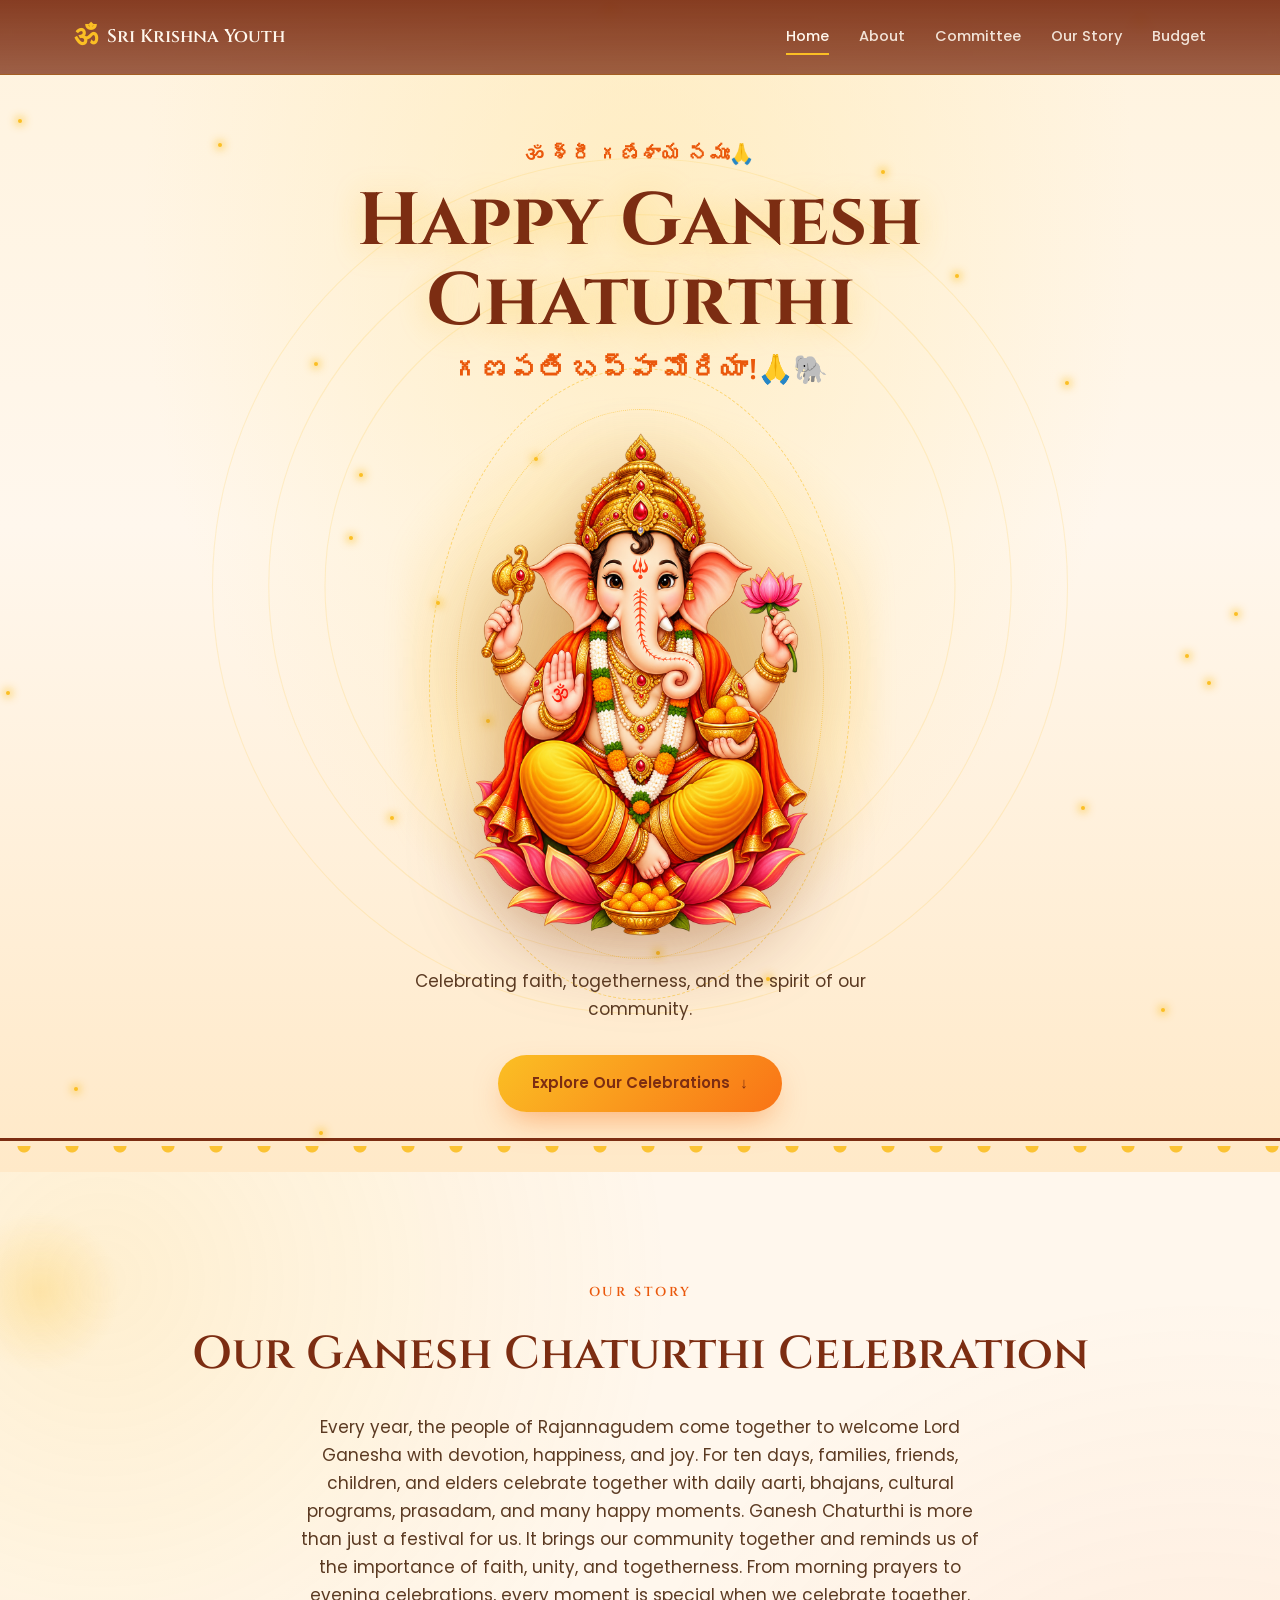
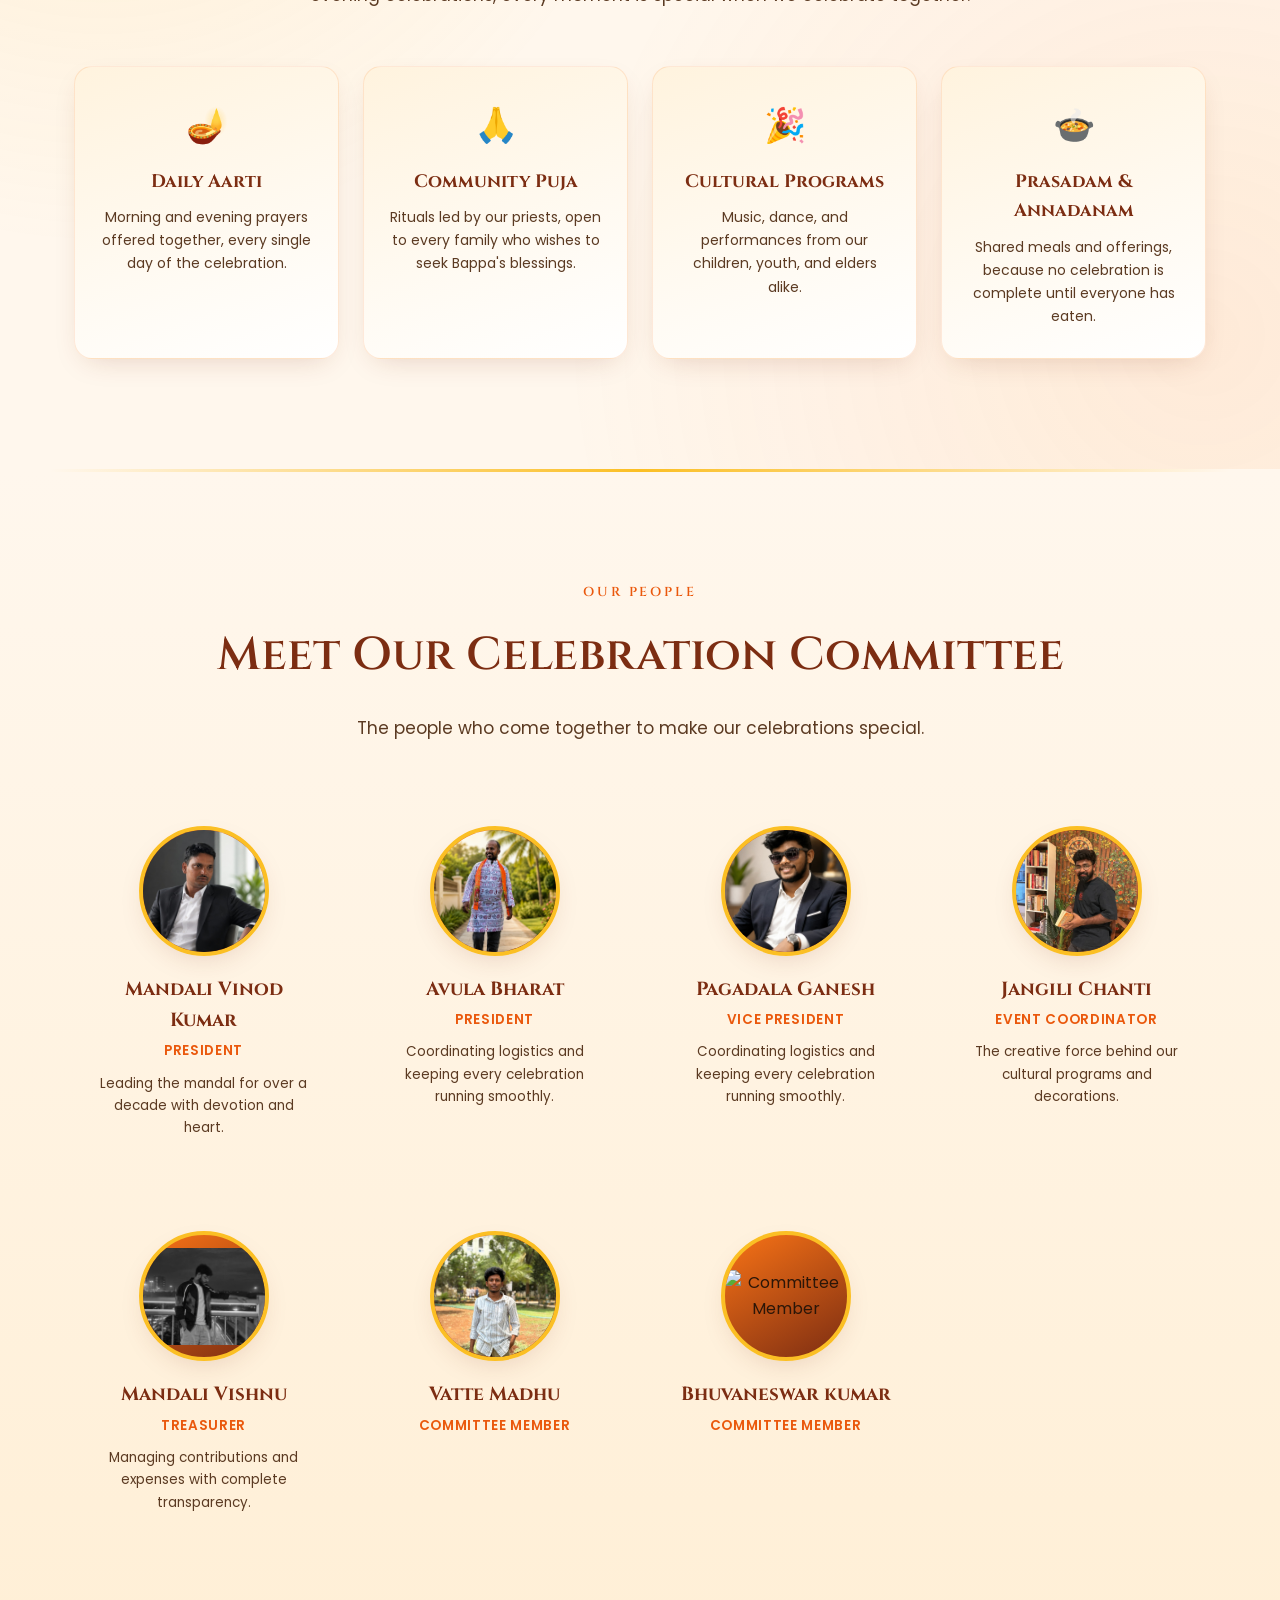
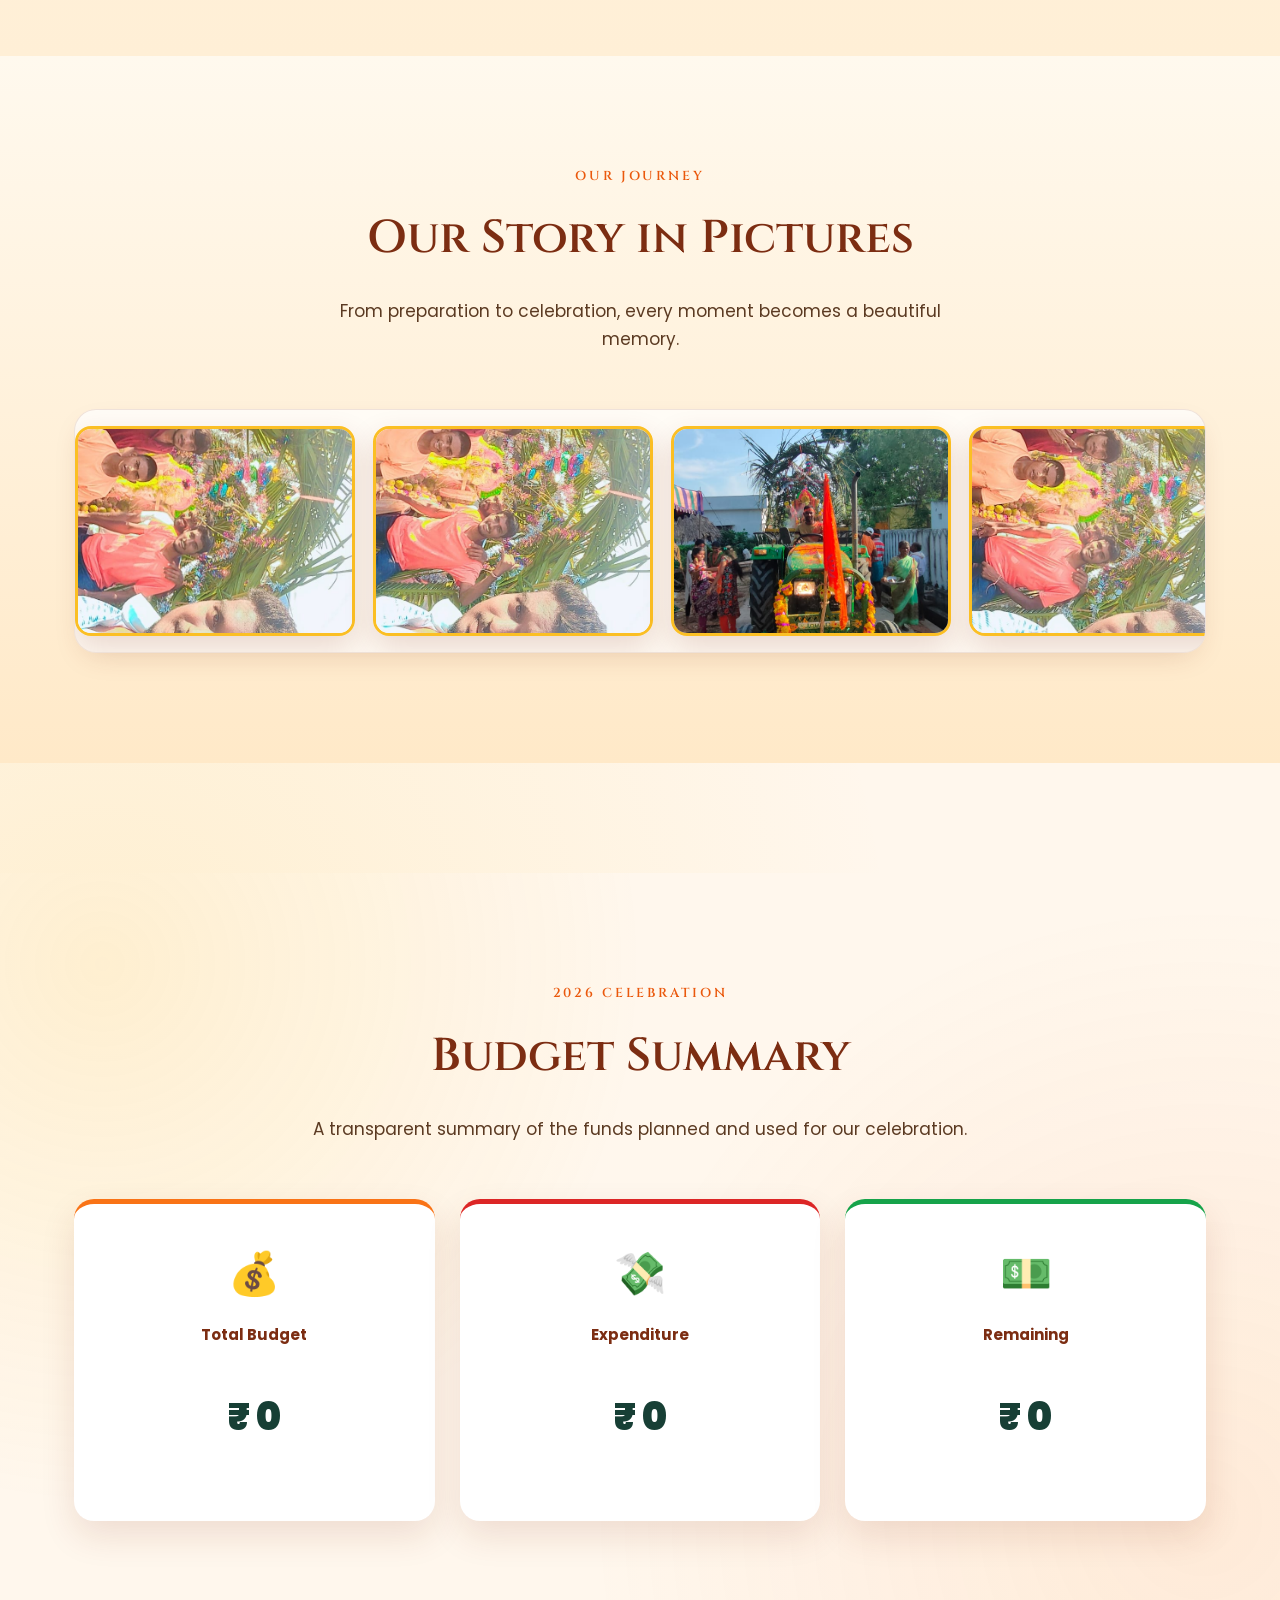
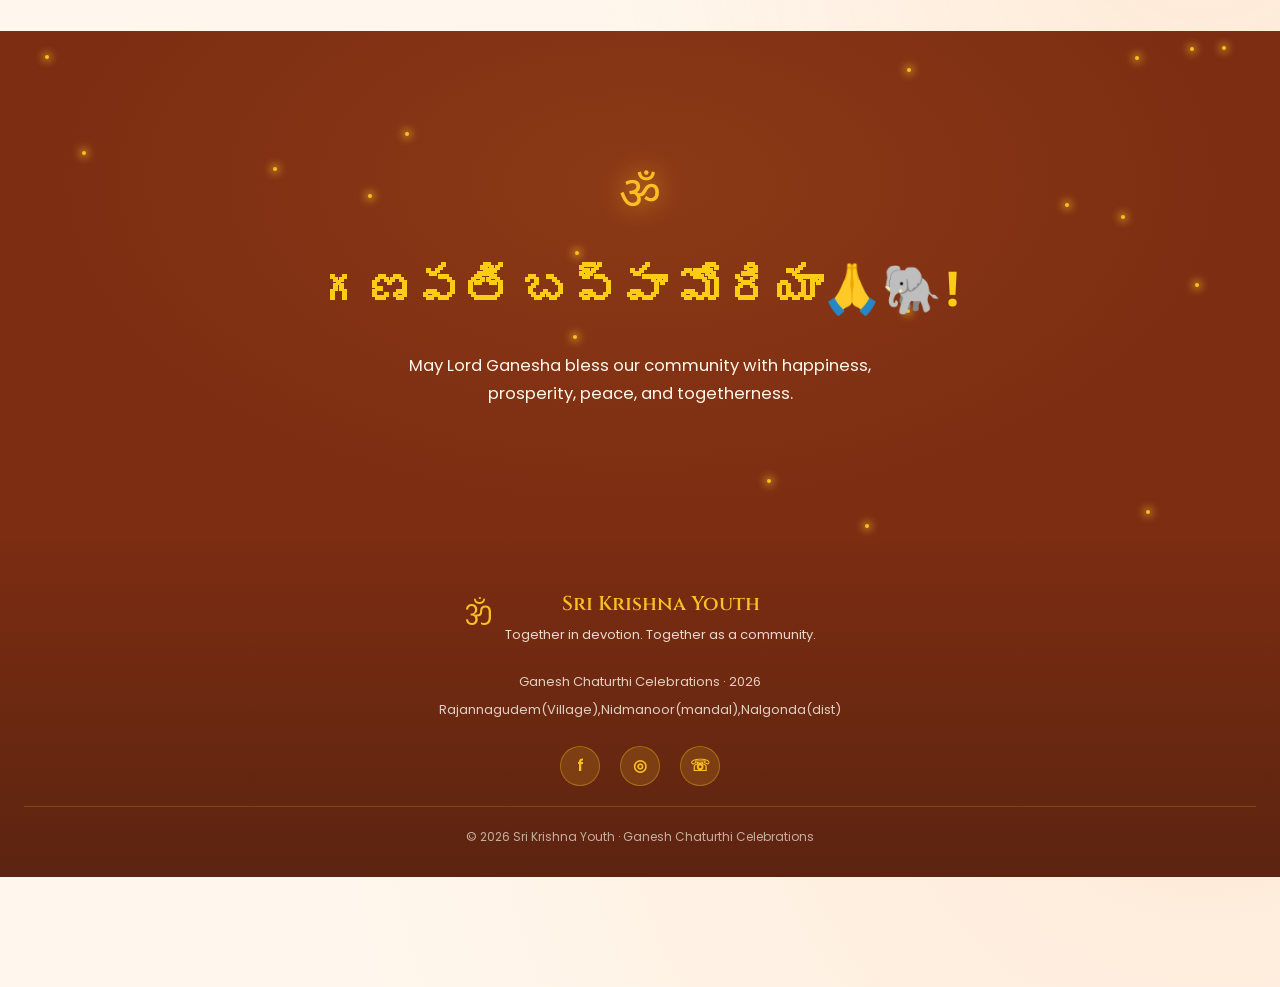
==== commit d281215e: "Fix committee section" ====
--- a/index.html
+++ b/index.html
@@ -26,8 +26,9 @@
       <a href="#home" class="nav-link active-link">Home</a>
       <a href="#about" class="nav-link">About</a>
       <a href="#committee" class="nav-link">Committee</a>
-      <a href="#celebrations" class="nav-link">Celebrations</a>
-      <a href="#gallery" class="nav-link">Gallery</a>
+      <a href="#story" class="nav-link">Our Story</a>
+      <a href="#budget" class="nav-link">Budget</a>
+      
     </nav>
 
     <button class="nav-toggle" id="navToggle" aria-label="Toggle navigation menu" aria-expanded="false" aria-controls="navLinks">
@@ -59,7 +60,7 @@
 
     <div class="hero-figure reveal-item" aria-hidden="false">
       <div class="hero-glow"></div>
-      <img src="image3.png" alt="Illustration of Lord Ganesha seated on a lotus, blessing the community" class="hero-ganesha">
+      <img src="image2.png" alt="Illustration of Lord Ganesha seated on a lotus, blessing the community" class="hero-ganesha">
       <div class="hero-ring hero-ring--outer"></div>
       <div class="hero-ring hero-ring--inner"></div>
     </div>
@@ -406,7 +407,7 @@
 <!-- ================= 4. FESTIVITIES ================= -->
 
 <section class="section festivities" id="celebrations">
-<<!-- ================= 5. BUDGET ================= -->
+<!-- ================= 5. BUDGET ================= -->
 <section class="section budget-section" id="budget">
 
   <div class="container">
--- a/style.css
+++ b/style.css
@@ -790,7 +790,6 @@
     height: 170px;
   }
 }
-}
 
 /* =========================================================
    REDUCED MOTION
@@ -904,4 +903,182 @@
   margin: 20px 0 0;
   padding-top: 20px;
   border-top: 1px solid rgba(251, 191, 36, 0.2);
+}
+
+
+/* =========================
+   TABLET
+========================= */
+
+@media (max-width: 1024px) {
+
+    .container {
+        width: 90%;
+        margin: 0 auto;
+    }
+
+    .hero {
+        min-height: 90vh;
+    }
+
+    .hero-content {
+        padding: 40px 20px;
+    }
+
+    .committee-grid {
+        grid-template-columns: repeat(2, 1fr);
+    }
+
+    .gallery-grid {
+        grid-template-columns: repeat(2, 1fr);
+    }
+}
+
+
+/* =========================
+   MOBILE
+========================= */
+
+@media (max-width: 768px) {
+
+    html {
+        font-size: 15px;
+    }
+
+    .container {
+        width: 92%;
+        max-width: none;
+    }
+
+    /* Navigation */
+
+    .nav-links {
+        display: none;
+    }
+
+    .menu-button {
+        display: block;
+    }
+
+
+    /* Hero */
+
+    .hero {
+        min-height: auto;
+        padding: 100px 20px 60px;
+    }
+
+    .hero-content {
+        width: 100%;
+        text-align: center;
+    }
+
+    .hero h1 {
+        font-size: clamp(2.2rem, 10vw, 4rem);
+        line-height: 1.1;
+    }
+
+    .hero p {
+        font-size: 1rem;
+    }
+
+    .hero img {
+        max-width: 85%;
+        height: auto;
+    }
+
+
+    /* Sections */
+
+    section {
+        padding: 60px 20px;
+    }
+
+    section h2 {
+        font-size: clamp(1.8rem, 8vw, 3rem);
+    }
+
+
+    /* Committee */
+
+    .committee-grid {
+        grid-template-columns: 1fr;
+        gap: 20px;
+    }
+
+    .member-card {
+        width: 100%;
+    }
+
+    .member-photo img {
+        width: 100%;
+        max-width: 280px;
+        height: auto;
+        aspect-ratio: 1 / 1;
+        object-fit: cover;
+    }
+
+
+    /* Activities */
+
+    .activities-grid {
+        grid-template-columns: 1fr;
+    }
+
+
+    /* Gallery */
+
+    .gallery-grid {
+        grid-template-columns: 1fr;
+    }
+
+    .gallery-item img {
+        width: 100%;
+        height: auto;
+    }
+
+
+    /* Buttons */
+
+    .btn {
+        width: 100%;
+        max-width: 320px;
+        margin: 10px auto;
+    }
+}
+
+
+/* =========================
+   SMALL PHONES
+========================= */
+
+@media (max-width: 480px) {
+
+    html {
+        font-size: 14px;
+    }
+
+    .hero {
+        padding: 90px 15px 50px;
+    }
+
+    .hero h1 {
+        font-size: 2.3rem;
+    }
+
+    .hero img {
+        max-width: 95%;
+    }
+
+    section {
+        padding: 45px 15px;
+    }
+
+    .member-card {
+        padding: 15px;
+    }
+
+    .gallery-grid {
+        gap: 12px;
+    }
 }
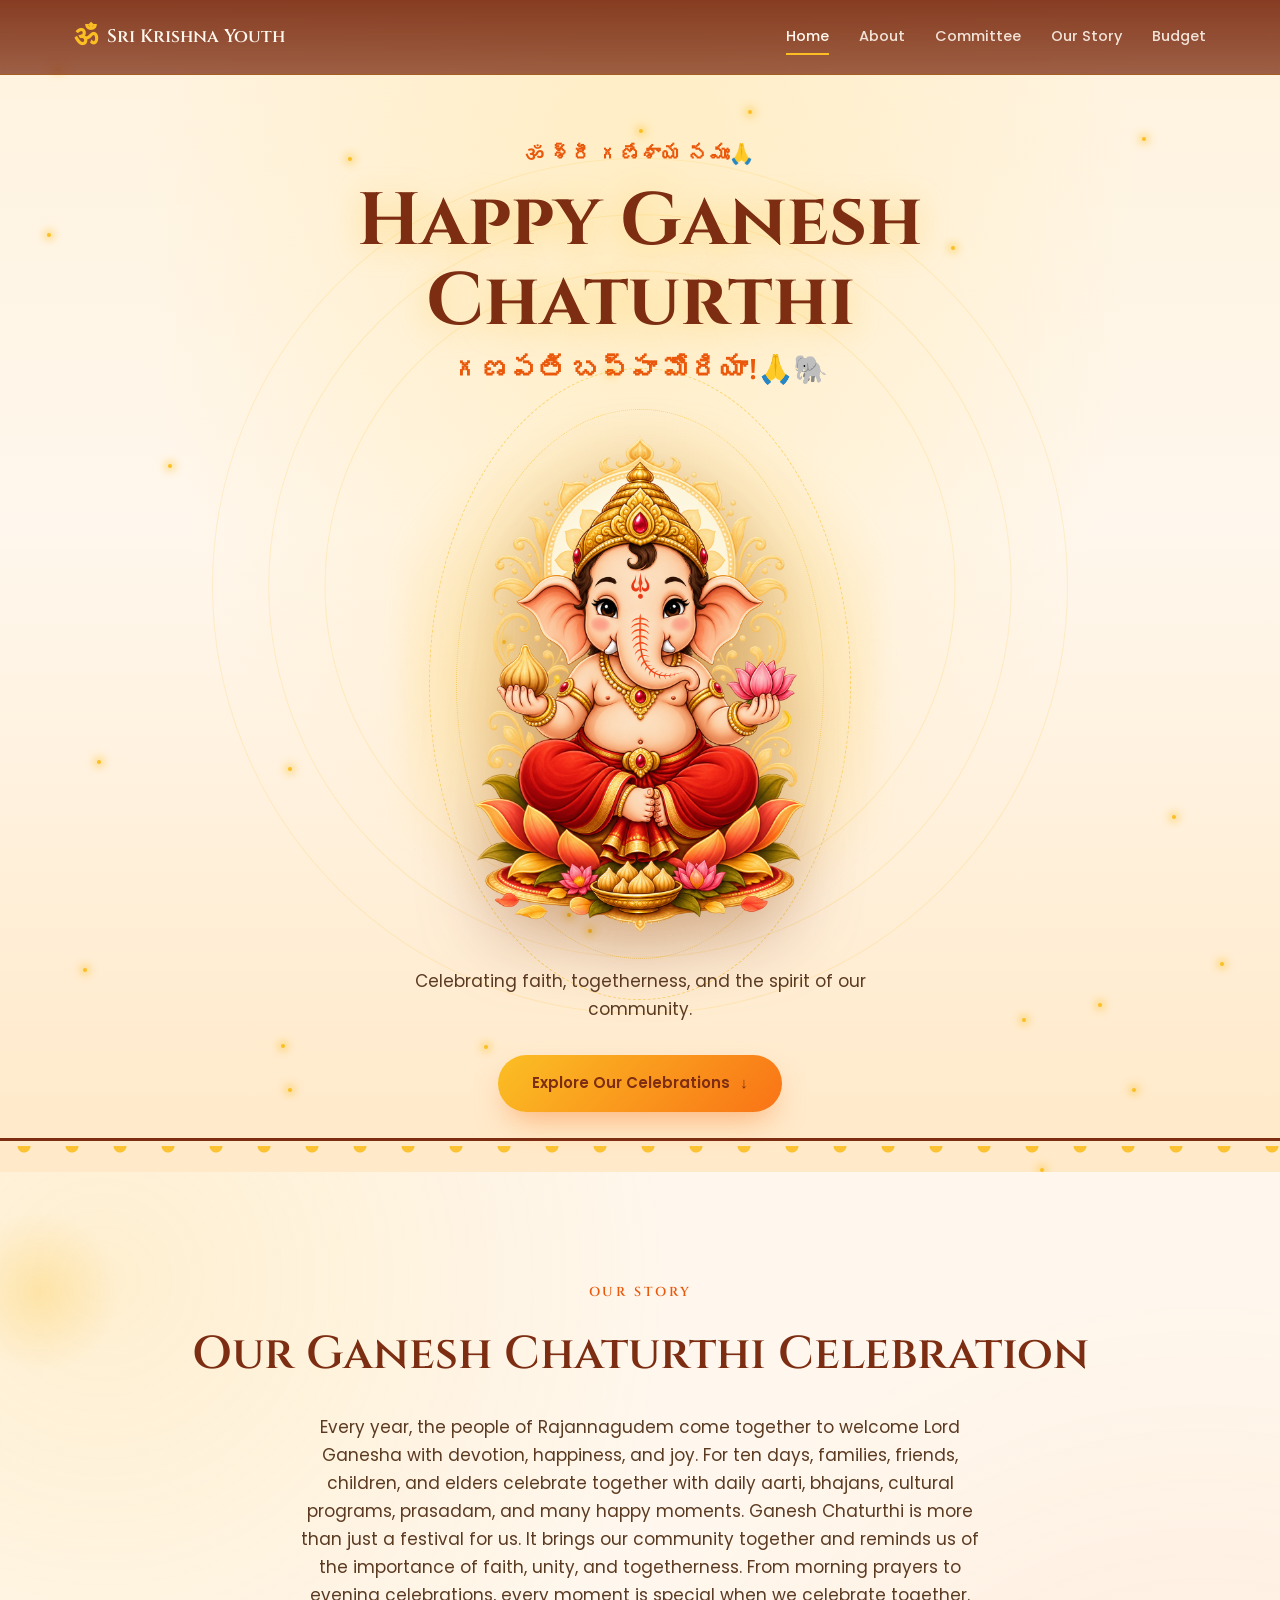
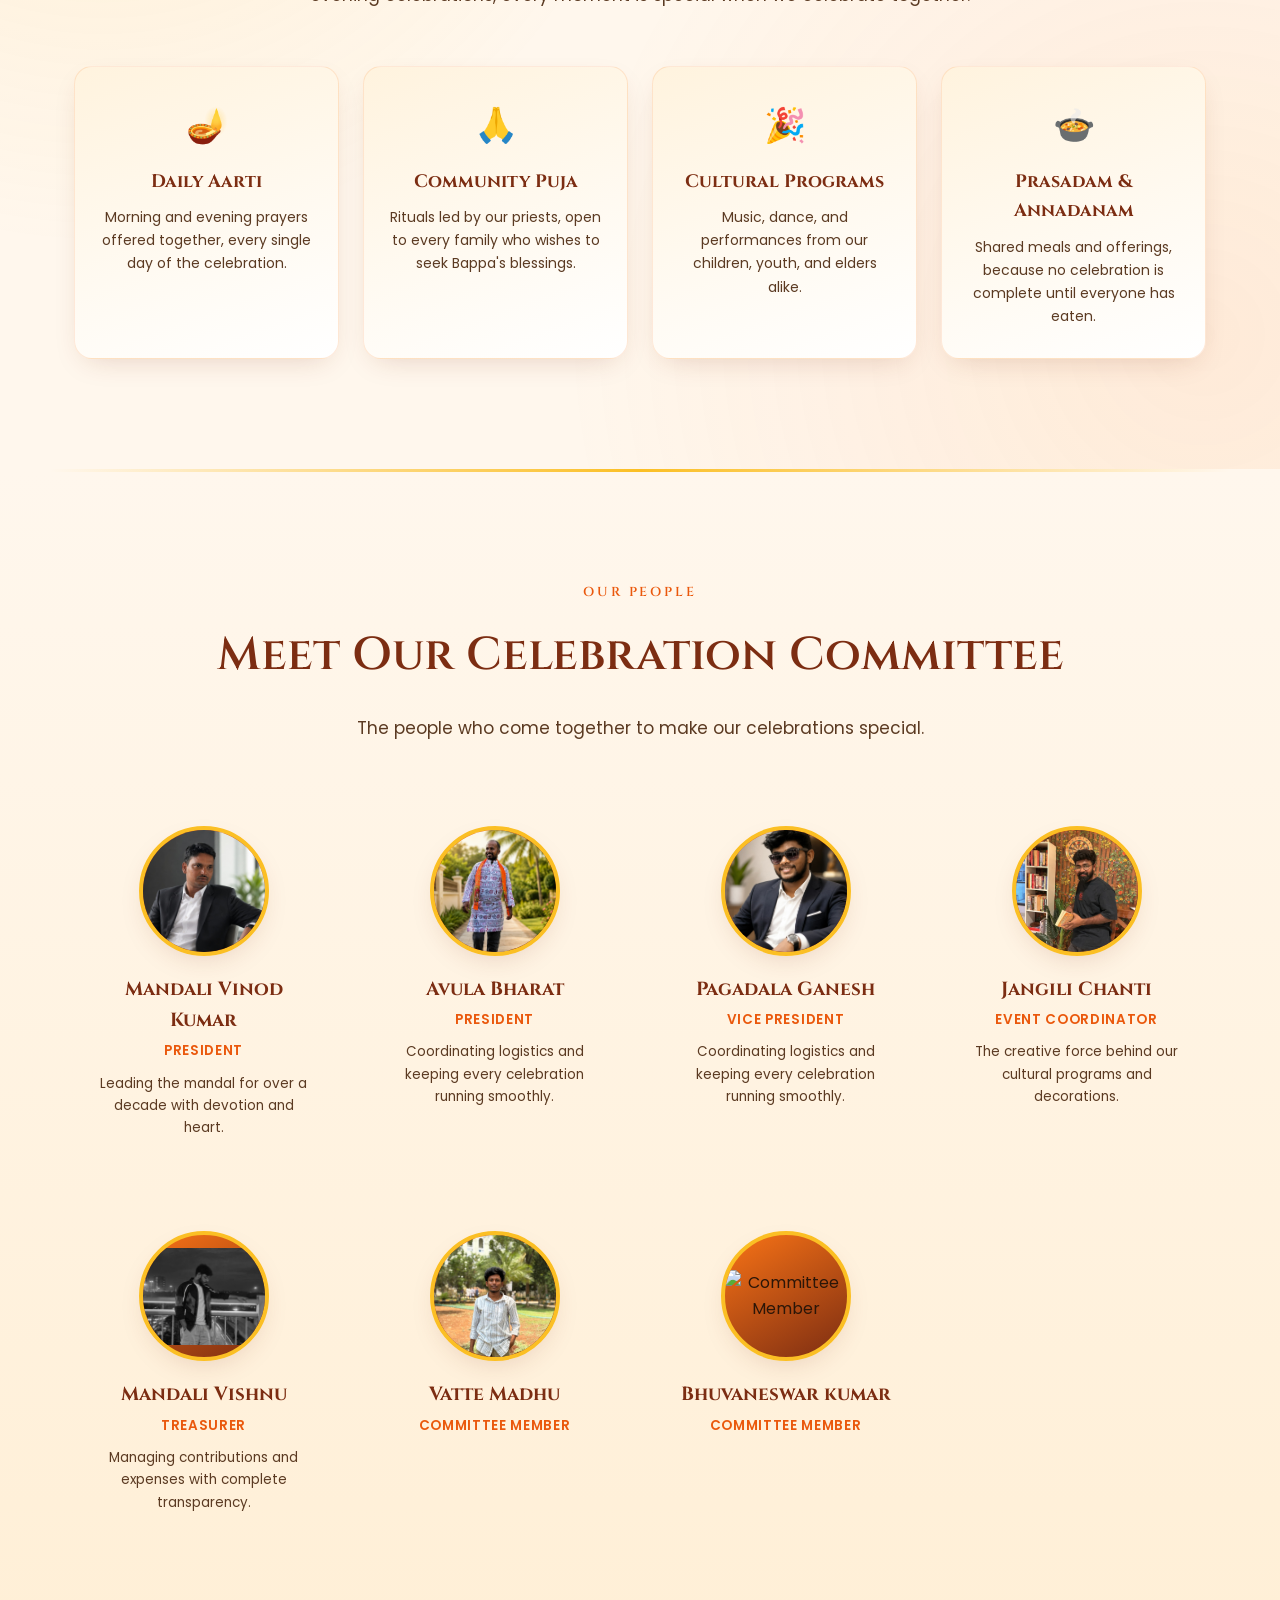
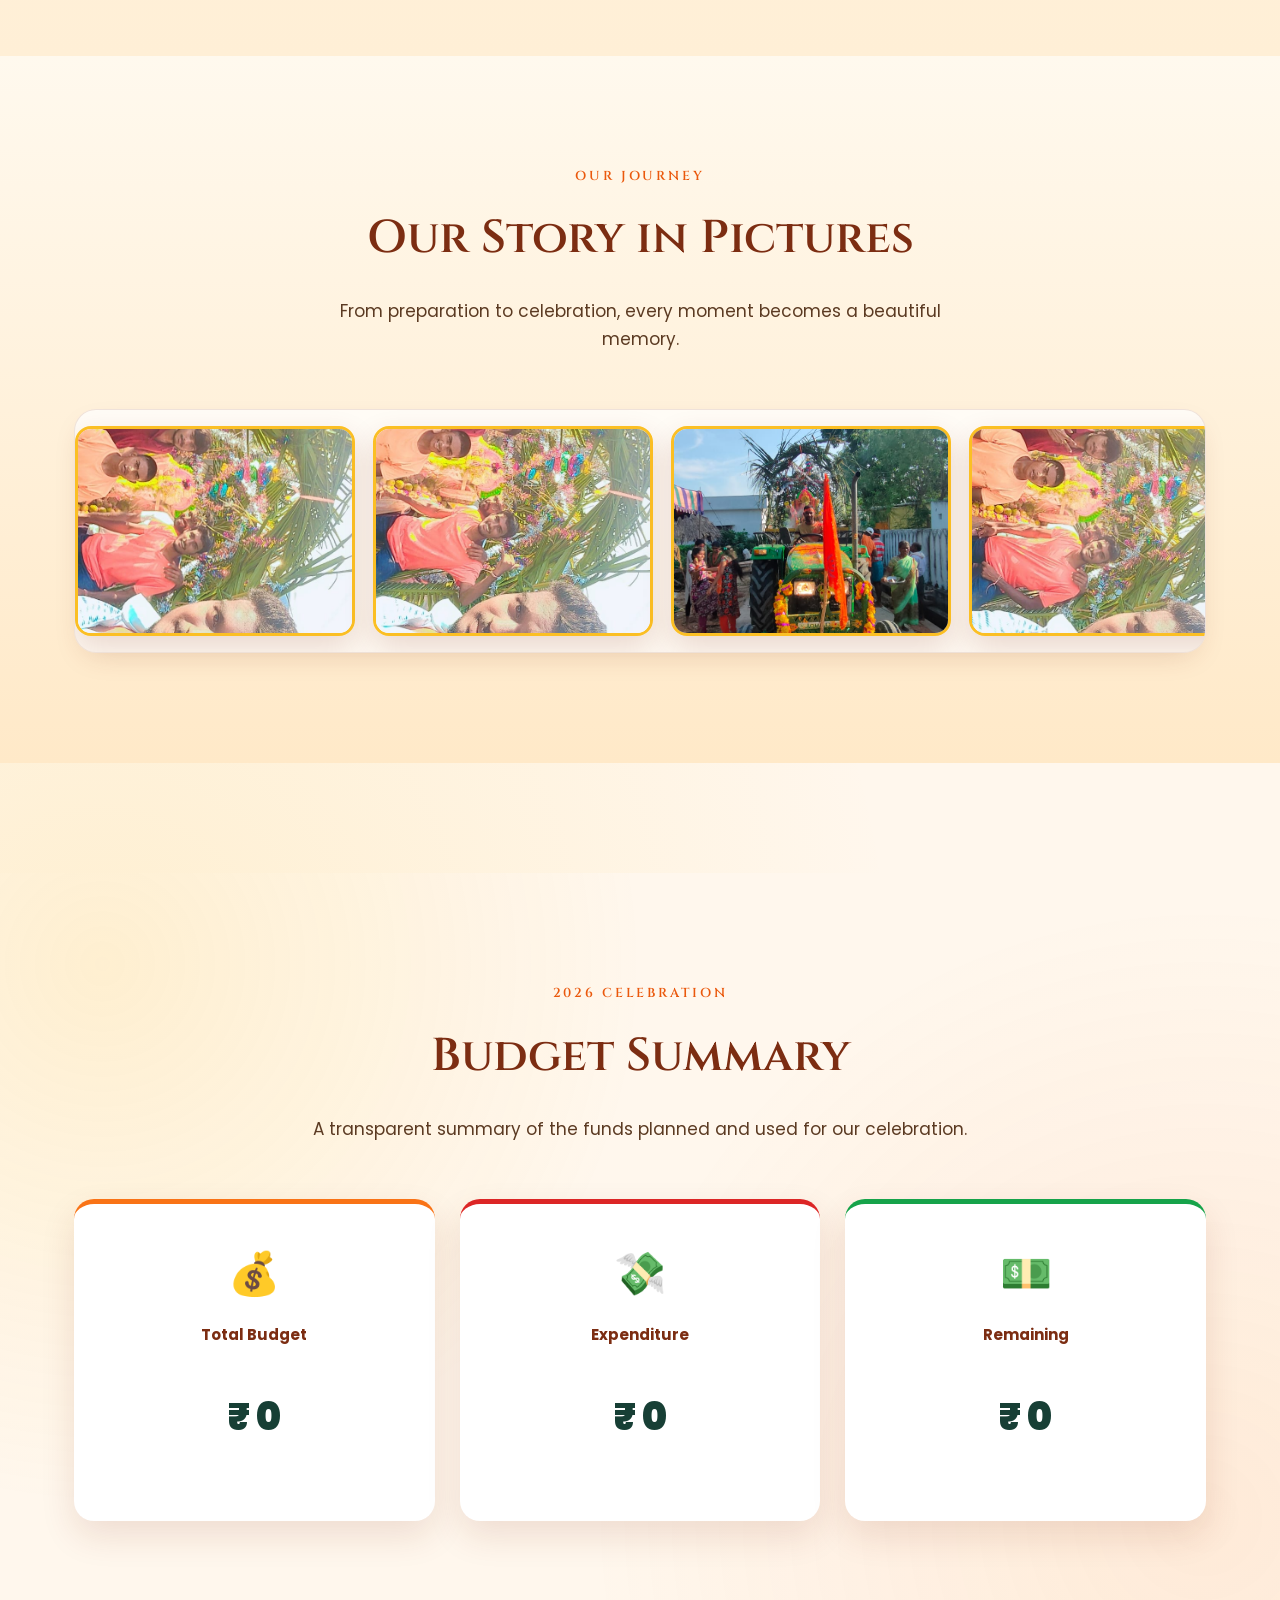
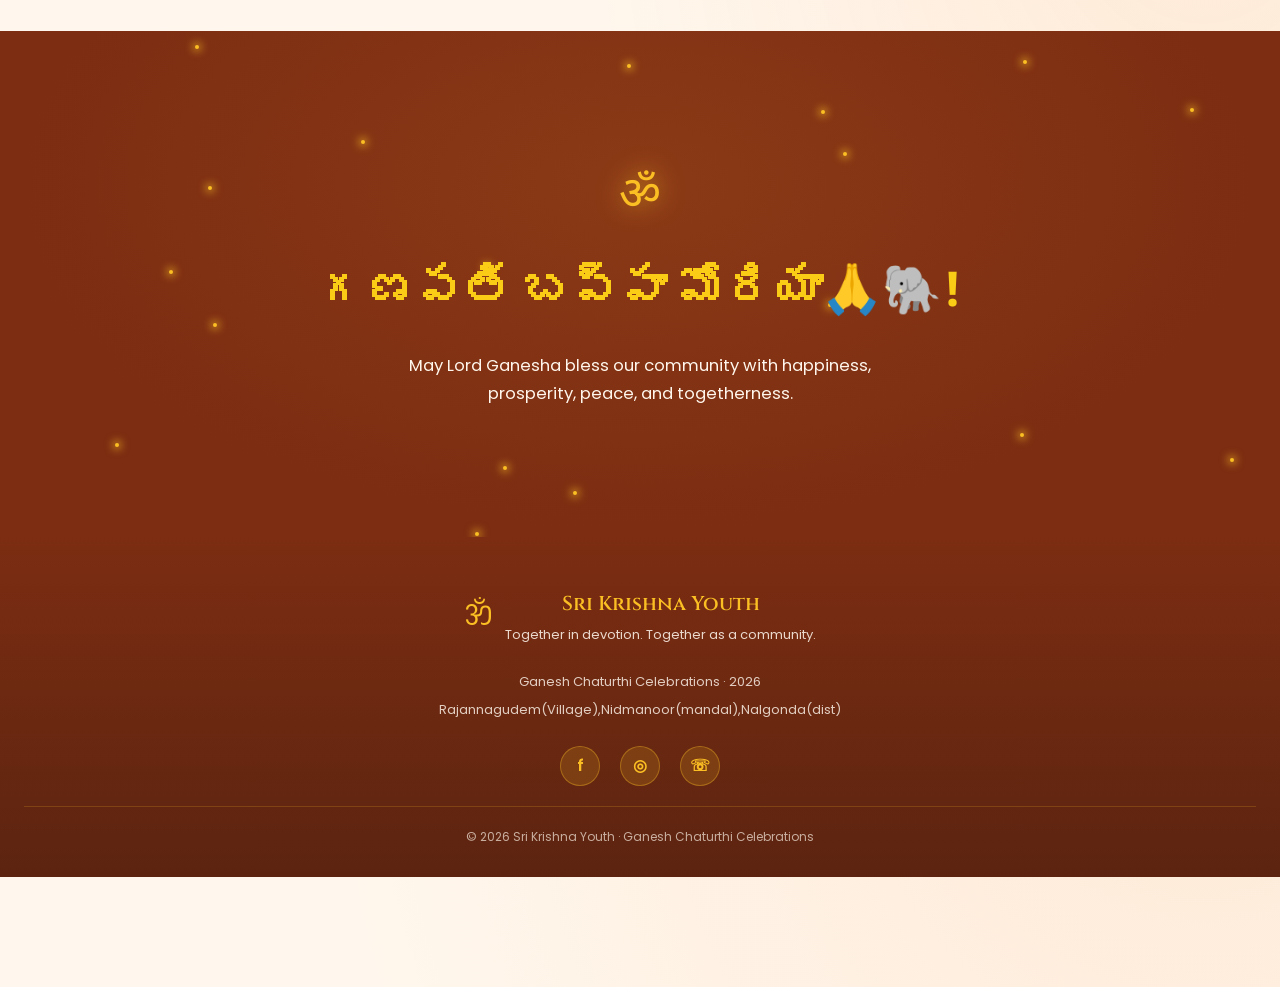
==== commit 7da2176d: "Fix committee section" ====
--- a/index.html
+++ b/index.html
@@ -28,7 +28,6 @@
       <a href="#committee" class="nav-link">Committee</a>
       <a href="#story" class="nav-link">Our Story</a>
       <a href="#budget" class="nav-link">Budget</a>
-      
     </nav>
 
     <button class="nav-toggle" id="navToggle" aria-label="Toggle navigation menu" aria-expanded="false" aria-controls="navLinks">
@@ -247,121 +246,121 @@
             <img src="Images/story6.jpeg" alt="Our Story">
           </div>
                 
-                       <div class="story-photo">
-  <img src="Images/story7.jpeg" alt="Our Story">
-</div>
-
-<div class="story-photo">
-  <img src="Images/story8.jpeg" alt="Our Story">
-</div>
-
-<div class="story-photo">
-  <img src="Images/story9.jpeg" alt="Our Story">
-</div>
-
-<div class="story-photo">
-  <img src="Images/story10.jpeg" alt="Our Story">
-</div>
-
-<div class="story-photo">
-  <img src="Images/story11.jpeg" alt="Our Story">
-</div>
-
-<div class="story-photo">
-  <img src="Images/story12.jpeg" alt="Our Story">
-</div>
-
-<div class="story-photo">
-  <img src="Images/story13.jpeg" alt="Our Story">
-</div>
-
-<div class="story-photo">
-  <img src="Images/story14.jpeg" alt="Our Story">
-</div>
-
-<div class="story-photo">
-  <img src="Images/story15.jpeg" alt="Our Story">
-</div>
-
-<div class="story-photo">
-  <img src="Images/story16.jpeg" alt="Our Story">
-</div>
-
-<div class="story-photo">
-  <img src="Images/story17.jpeg" alt="Our Story">
-</div>
-
-<div class="story-photo">
-  <img src="Images/story18.jpeg" alt="Our Story">
-</div>
-
-<div class="story-photo">
-  <img src="Images/story19.jpeg" alt="Our Story">
-</div>
-
-<div class="story-photo">
-  <img src="Images/story20.jpeg" alt="Our Story">
-</div>
-
-<div class="story-photo">
-  <img src="Images/story21.jpeg" alt="Our Story">
-</div>
-
-<div class="story-photo">
-  <img src="Images/story22.jpeg" alt="Our Story">
-</div>
-
-<div class="story-photo">
-  <img src="Images/story23.jpeg" alt="Our Story">
-</div>
-
-<div class="story-photo">
-  <img src="Images/story24.jpeg" alt="Our Story">
-</div>
-
-<div class="story-photo">
-  <img src="Images/story25.jpeg" alt="Our Story">
-</div>
-
-<div class="story-photo">
-  <img src="Images/story26.jpeg" alt="Our Story">
-</div>
-
-<div class="story-photo">
-  <img src="Images/story27.jpeg" alt="Our Story">
-</div>
-
-<div class="story-photo">
-  <img src="Images/story28.jpeg" alt="Our Story">
-</div>
-
-<div class="story-photo">
-  <img src="Images/story29.jpeg" alt="Our Story">
-</div>
-
-<div class="story-photo">
-  <img src="Images/story30.jpeg" alt="Our Story">
-</div>
-
-<div class="story-photo">
-  <img src="Images/story31.jpeg" alt="Our Story">
-</div>
-
-<div class="story-photo">
-  <img src="Images/story32.jpeg" alt="Our Story">
-</div>
-
-<div class="story-photo">
-  <img src="Images/story33.jpeg" alt="Our Story">
-</div>
-
-<div class="story-photo">
-  <img src="Images/story34.jpeg" alt="Our Story">
-</div>
-
-<div class="story-photo">
-  <img src="Images/story35.jpeg" alt="Our Story">
-</div>
+          <div class="story-photo">
+          <img src="Images/story7.jpeg" alt="Our Story">
+          </div>
+
+          <div class="story-photo">
+          <img src="Images/story8.jpeg" alt="Our Story">
+          </div>
+
+          <div class="story-photo">
+          <img src="Images/story9.jpeg" alt="Our Story">
+          </div>
+
+          <div class="story-photo">
+          <img src="Images/story10.jpeg" alt="Our Story">
+          </div>
+
+          <div class="story-photo">
+          <img src="Images/story11.jpeg" alt="Our Story">
+          </div>
+
+          <div class="story-photo">
+          <img src="Images/story12.jpeg" alt="Our Story">
+          </div>
+
+          <div class="story-photo">
+          <img src="Images/story13.jpeg" alt="Our Story">
+          </div>
+
+          <div class="story-photo">
+          <img src="Images/story14.jpeg" alt="Our Story">
+          </div>
+
+          <div class="story-photo">
+          <img src="Images/story15.jpeg" alt="Our Story">
+          </div>
+
+          <div class="story-photo">
+          <img src="Images/story16.jpeg" alt="Our Story">
+          </div>
+
+          <div class="story-photo">
+          <img src="Images/story17.jpeg" alt="Our Story">
+          </div>
+
+          <div class="story-photo">
+          <img src="Images/story18.jpeg" alt="Our Story">
+          </div>
+
+          <div class="story-photo">
+          <img src="Images/story19.jpeg" alt="Our Story">
+          </div>
+
+          <div class="story-photo">
+          <img src="Images/story20.jpeg" alt="Our Story">
+          </div>
+
+          <div class="story-photo">
+          <img src="Images/story21.jpeg" alt="Our Story">
+          </div>
+
+          <div class="story-photo">
+          <img src="Images/story22.jpeg" alt="Our Story">
+          </div>
+
+          <div class="story-photo">
+          <img src="Images/story23.jpeg" alt="Our Story">
+          </div>
+
+          <div class="story-photo">
+          <img src="Images/story24.jpeg" alt="Our Story">
+          </div>
+
+          <div class="story-photo">
+          <img src="Images/story25.jpeg" alt="Our Story">
+          </div>
+
+          <div class="story-photo">
+          <img src="Images/story26.jpeg" alt="Our Story">
+          </div>
+
+          <div class="story-photo">
+          <img src="Images/story27.jpeg" alt="Our Story">
+          </div>
+
+          <div class="story-photo">
+          <img src="Images/story28.jpeg" alt="Our Story">
+          </div>
+
+          <div class="story-photo">
+          <img src="Images/story29.jpeg" alt="Our Story">
+          </div>
+
+          <div class="story-photo">
+          <img src="Images/story30.jpeg" alt="Our Story">
+          </div>
+
+          <div class="story-photo">
+          <img src="Images/story31.jpeg" alt="Our Story">
+          </div>
+
+          <div class="story-photo">
+          <img src="Images/story32.jpeg" alt="Our Story">
+          </div>
+
+          <div class="story-photo">
+          <img src="Images/story33.jpeg" alt="Our Story">
+          </div>
+
+          <div class="story-photo">
+          <img src="Images/story34.jpeg" alt="Our Story">
+          </div>
+
+          <div class="story-photo">
+          <img src="Images/story35.jpeg" alt="Our Story">
+          </div>
 
         </div>
 
--- a/style.css
+++ b/style.css
@@ -740,7 +740,7 @@
 .story-track {
   display: flex;
   width: max-content;
-  animation: storyScroll 60s linear infinite;
+  animation: storyScroll 100s linear infinite;
 }
 
 .story-group {
